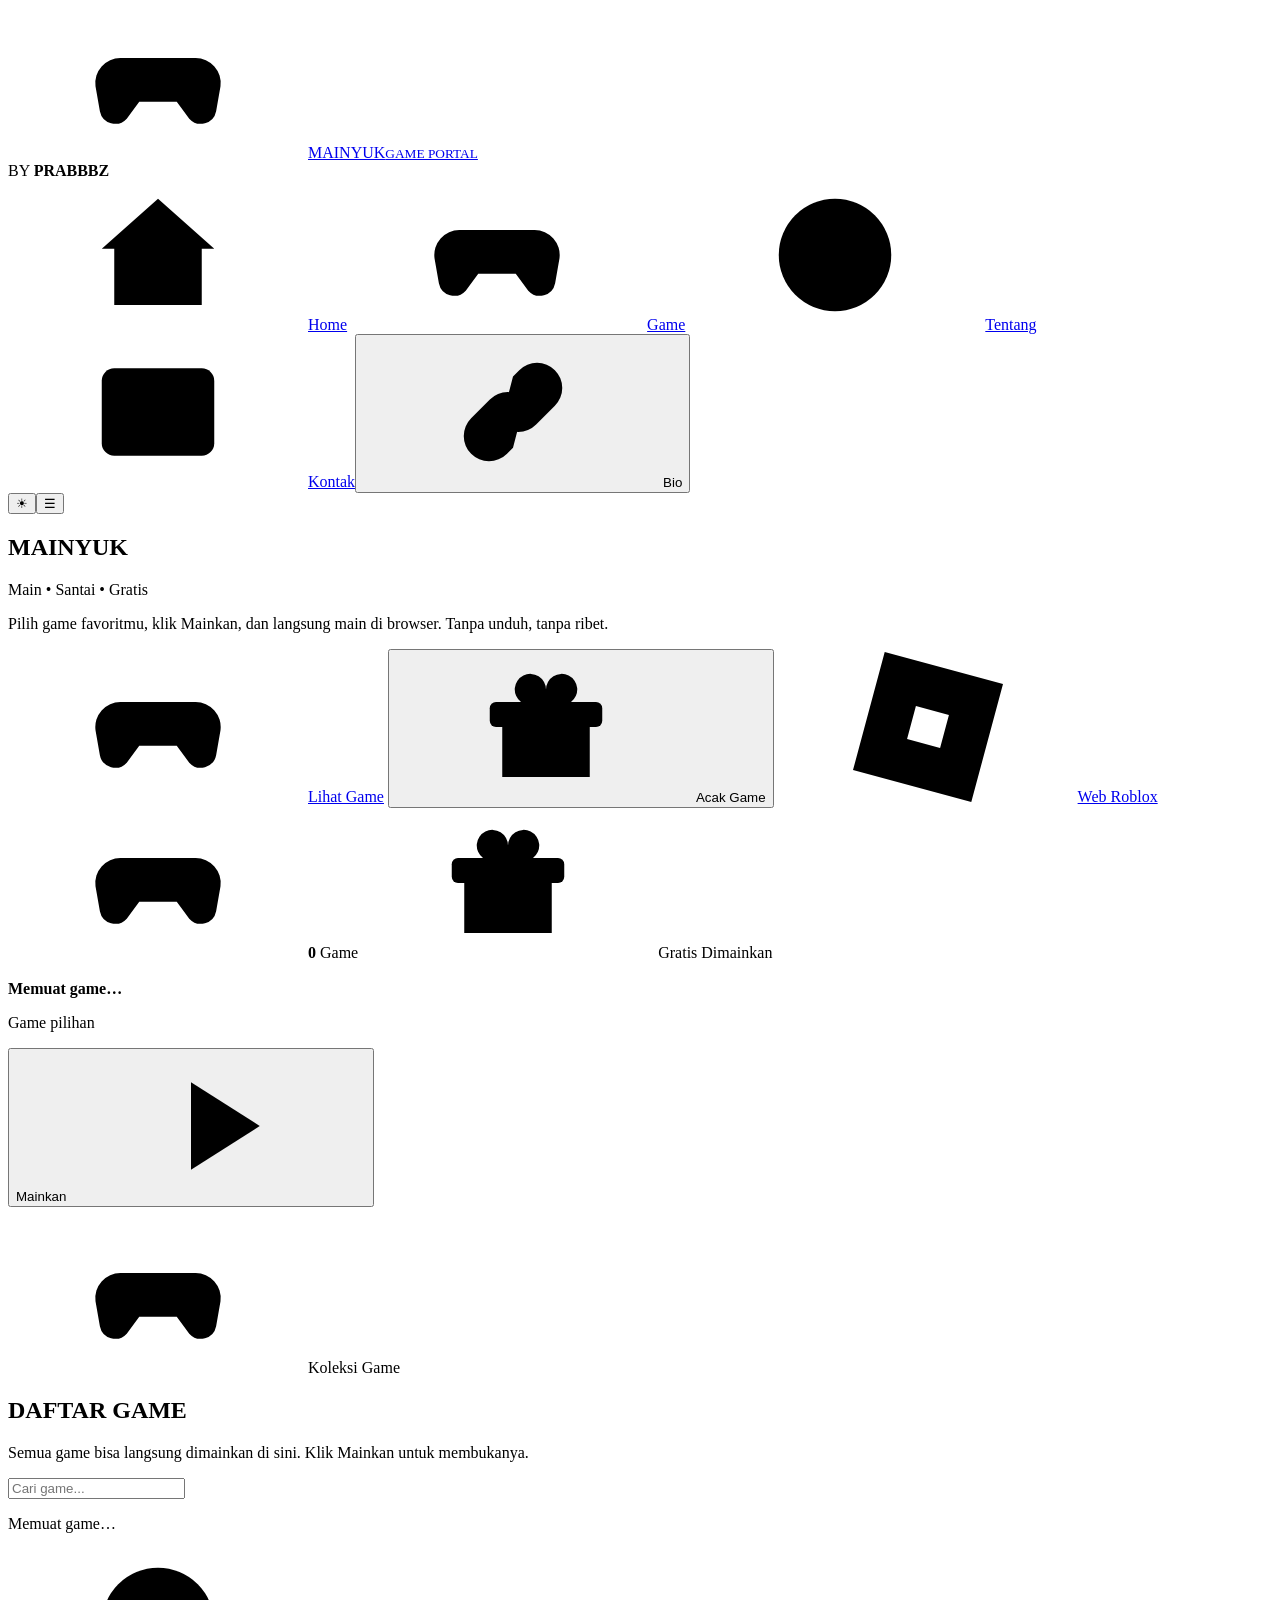
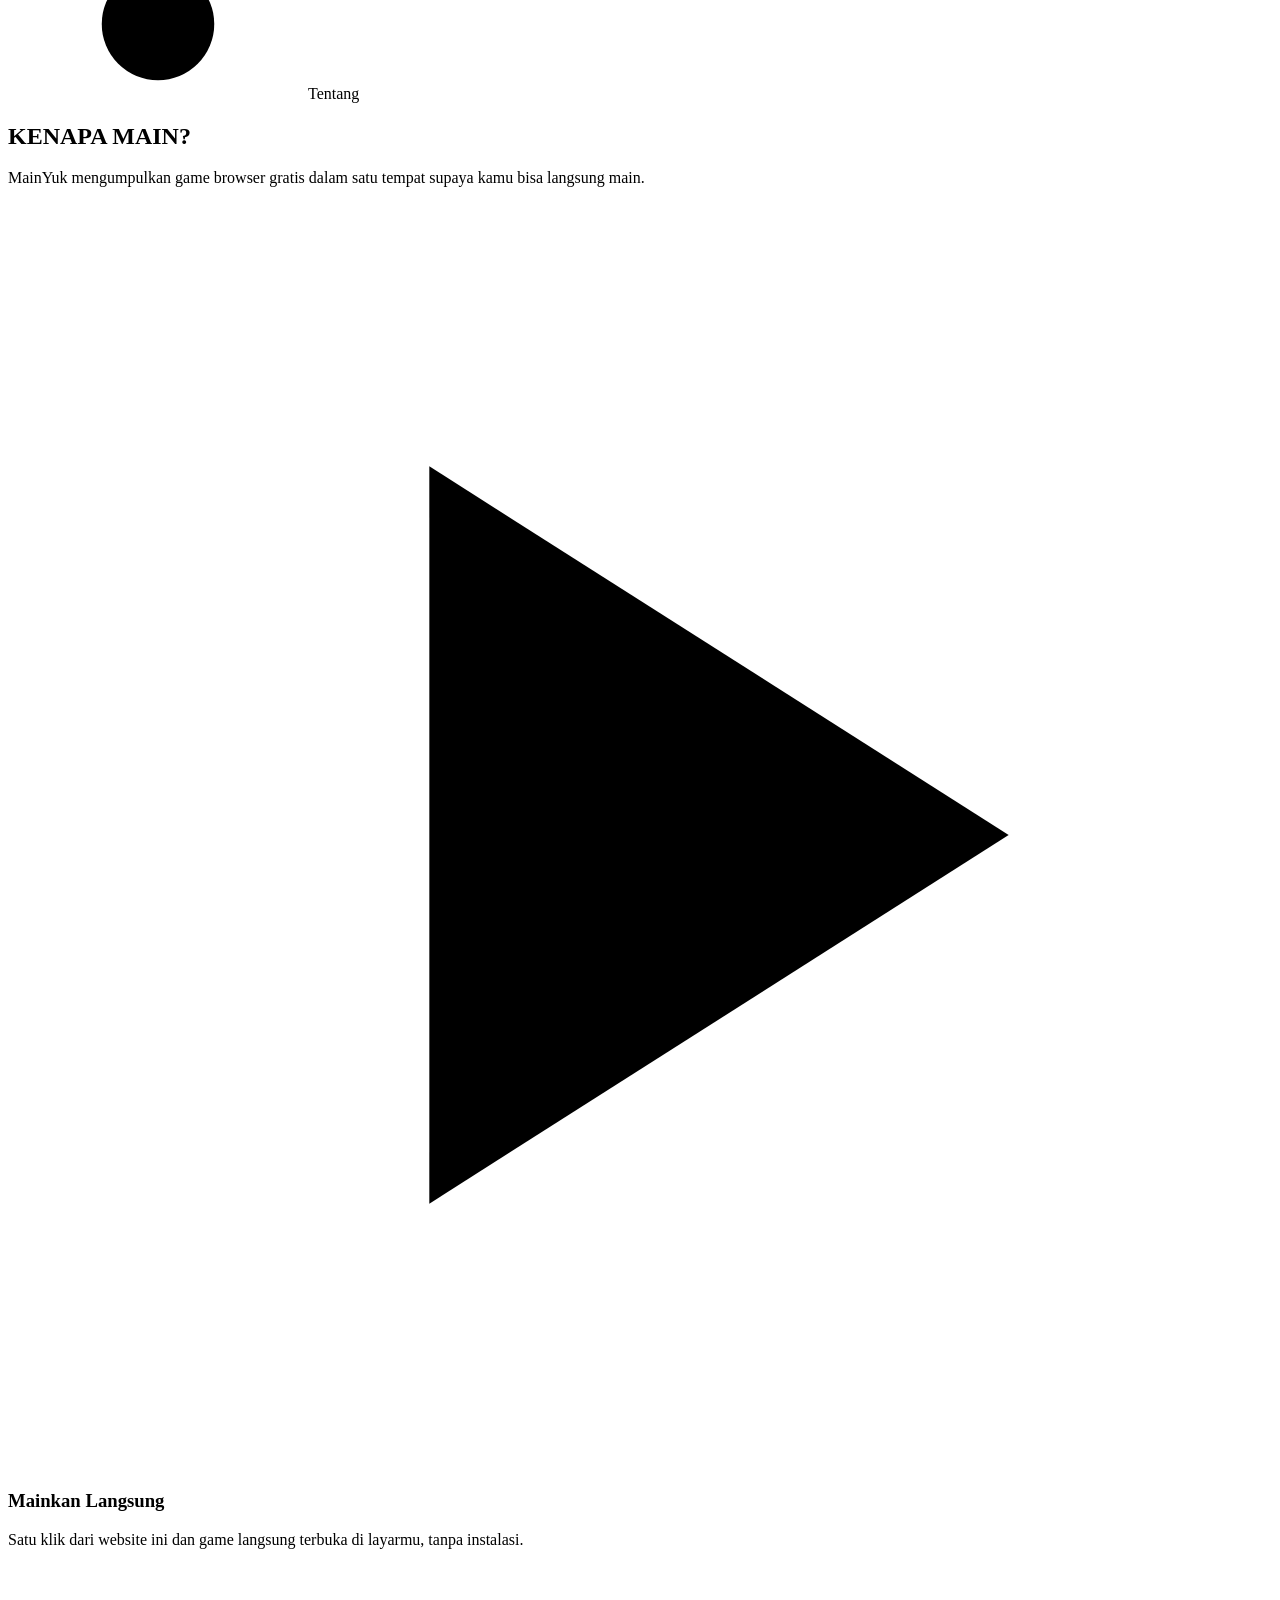
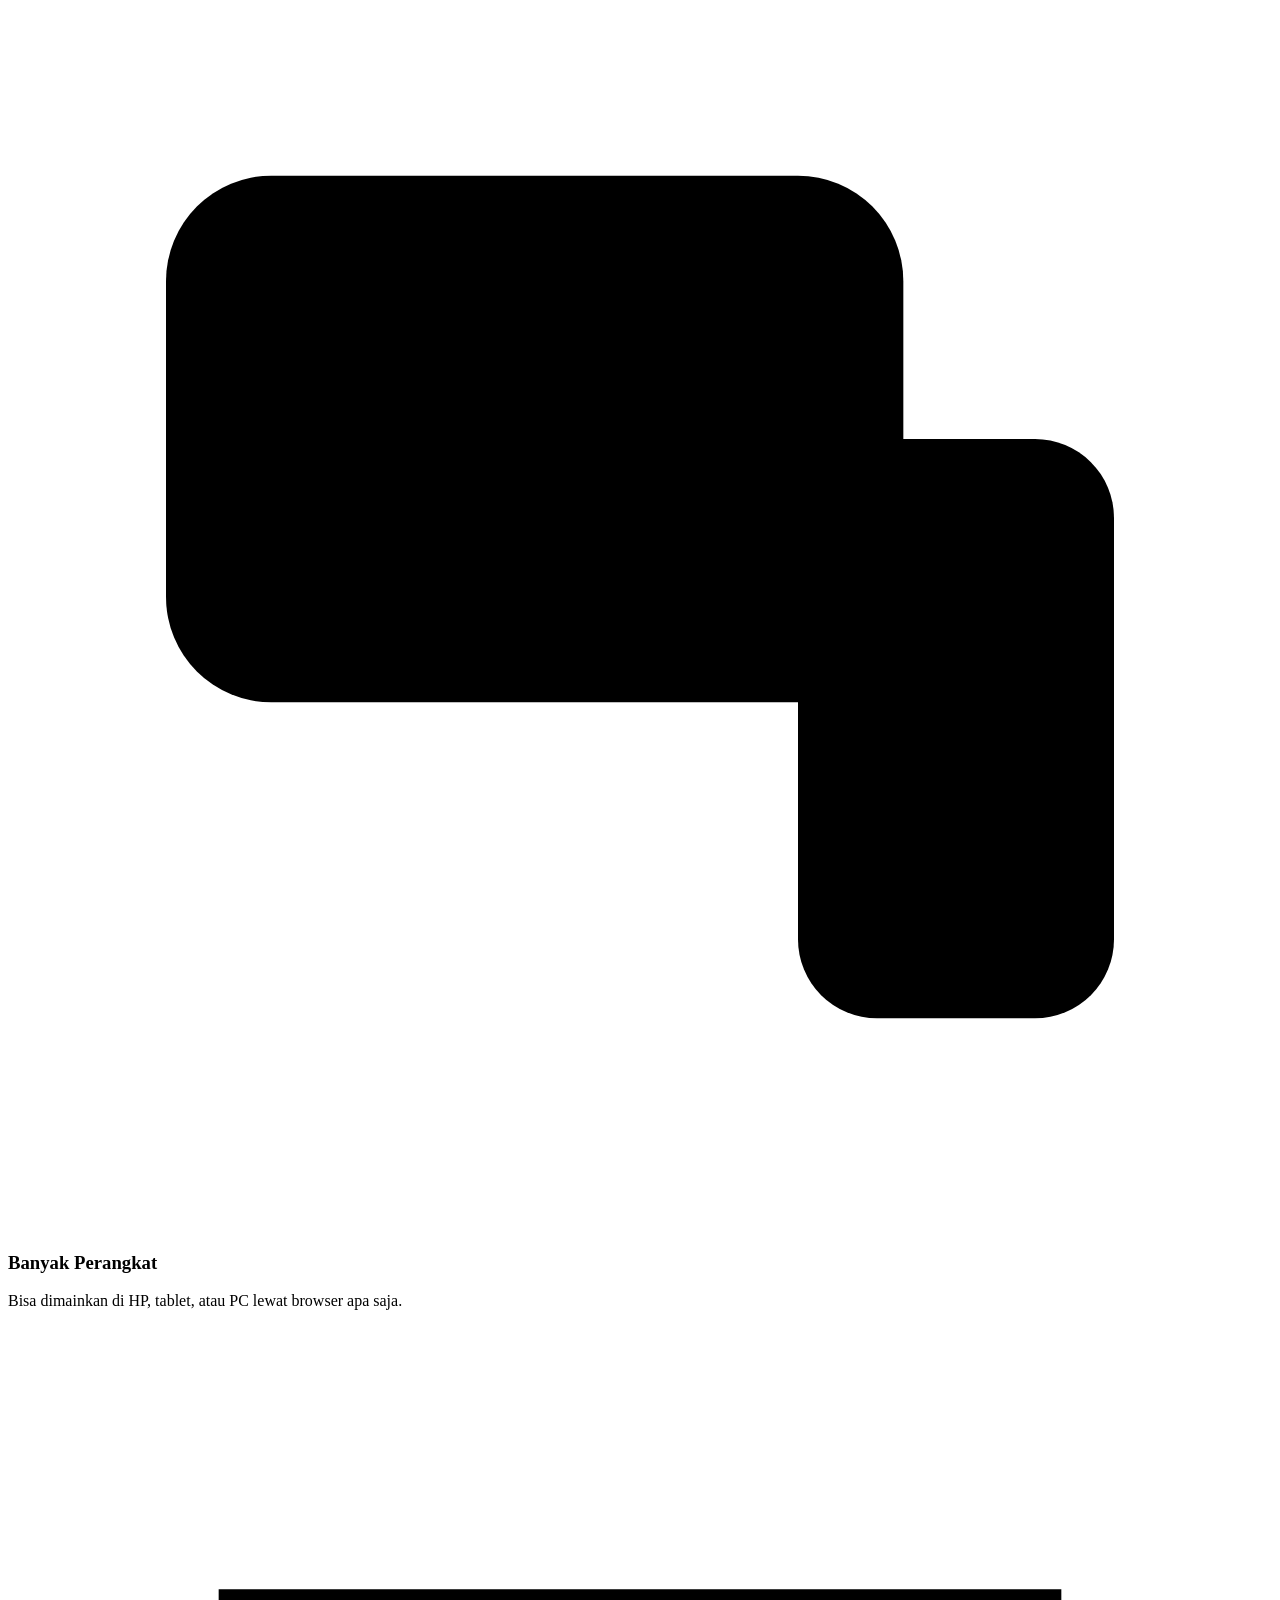
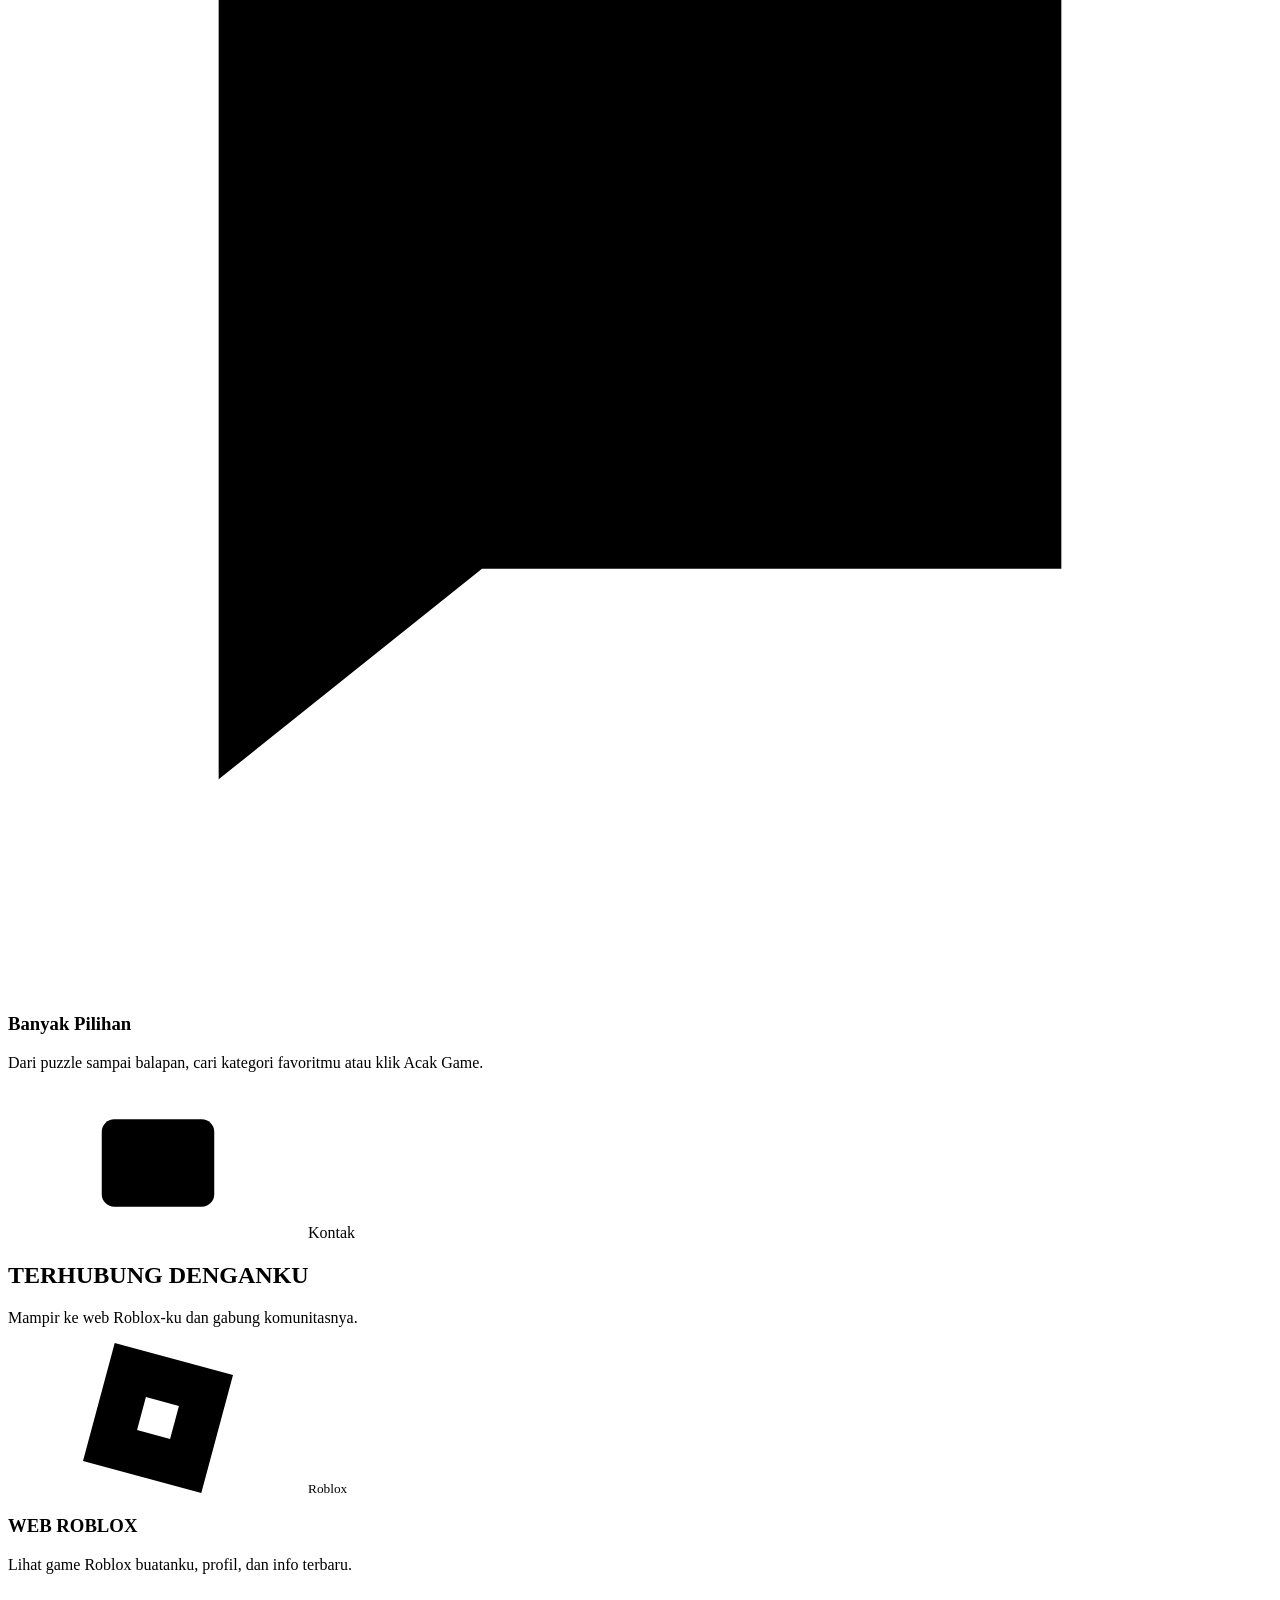
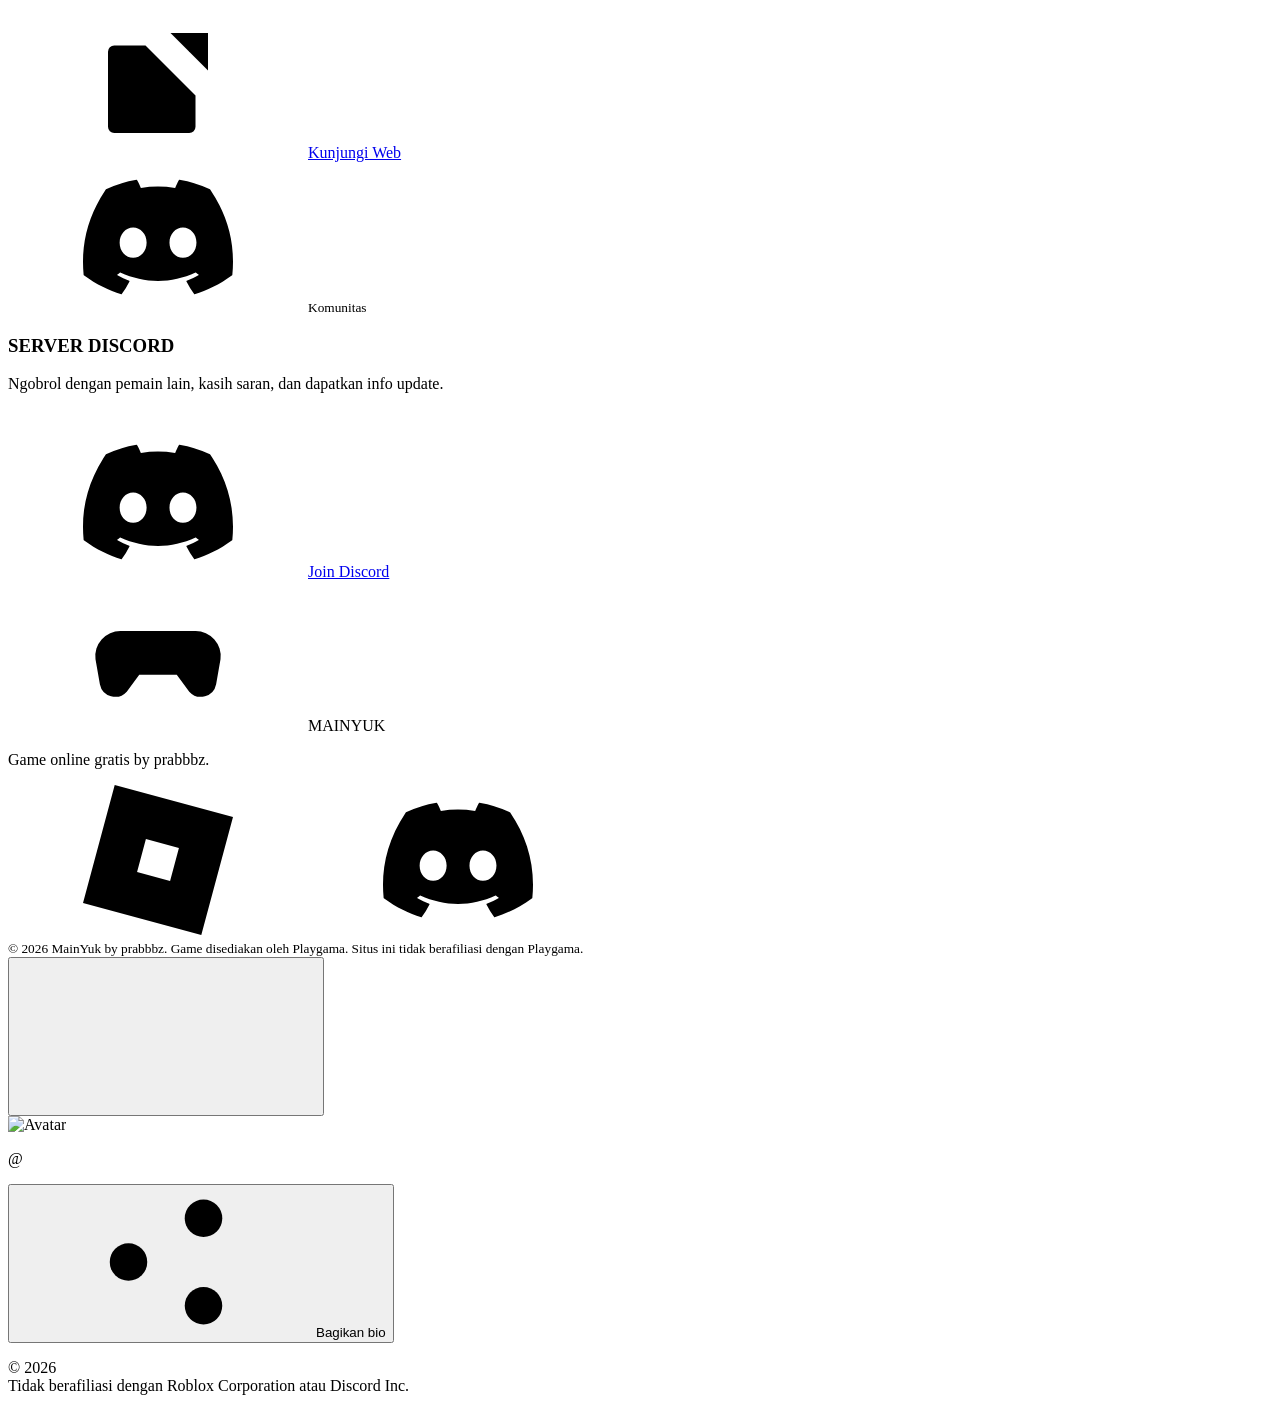
==== index.html @ a840aebb "Update index.html" ====
<!DOCTYPE html>
<html lang="id">
<head>
<meta charset="UTF-8">
<meta name="viewport" content="width=device-width, initial-scale=1">
<meta name="theme-color" content="#07080c">
<meta name="description" content="MainYuk by prabbbz - game online gratis, langsung main di browser.">
<script>try{var t=localStorage.getItem("theme");if(t)document.documentElement.dataset.theme=t}catch(e){}</script>
<link rel="icon" type="image/svg+xml" href="data:image/svg+xml,%3Csvg xmlns='http://www.w3.org/2000/svg' viewBox='0 0 64 64'%3E%3Cdefs%3E%3ClinearGradient id='g' x1='0' y1='0' x2='1' y2='1'%3E%3Cstop stop-color='%23ff3d8b'/%3E%3Cstop offset='1' stop-color='%23ff9a3c'/%3E%3C/linearGradient%3E%3C/defs%3E%3Crect width='64' height='64' rx='16' fill='url(%23g)'/%3E%3Cpath d='M22 24h20a8 8 0 0 1 7 11l-3 7a4 4 0 0 1-7-1l-1-2H26l-1 2a4 4 0 0 1-7 1l-3-7a8 8 0 0 1 7-11z' fill='%2314060c'/%3E%3C/svg%3E">
<title>MainYuk — Game Online Gratis</title>
<link href="https://fonts.googleapis.com/css2?family=Rajdhani:wght@500;600;700&family=Inter:wght@400;500;600&display=swap" rel="stylesheet">
<link rel="stylesheet" href="style.css">
</head>
<body>
<svg width="0" height="0" style="position:absolute" aria-hidden="true"><symbol id="i-home" viewBox="0 0 24 24"><path d="M3 11l9-8 9 8"/><path d="M5 10v10h14V10"/><path d="M10 20v-6h4v6"/></symbol><symbol id="i-pad" viewBox="0 0 24 24"><path d="M6 8h12a4 4 0 0 1 4 4.5l-.7 4a2.5 2.5 0 0 1-4.3 1.2L15 15H9l-2 2.7a2.5 2.5 0 0 1-4.3-1.2L2 12.5A4 4 0 0 1 6 8z"/><path d="M7 10.5v3M5.5 12h3M16 11h.01M18 13h.01"/></symbol><symbol id="i-info" viewBox="0 0 24 24"><circle cx="12" cy="12" r="9"/><path d="M12 11v6M12 7.5v.01"/></symbol><symbol id="i-mail" viewBox="0 0 24 24"><rect x="3" y="5" width="18" height="14" rx="2"/><path d="M3 7l9 6 9-6"/></symbol><symbol id="i-user" viewBox="0 0 24 24"><circle cx="12" cy="8" r="4"/><path d="M4 21c0-4 4-6 8-6s8 2 8 6"/></symbol><symbol id="i-chat" viewBox="0 0 24 24"><path d="M4 5h16v11H9l-5 4z"/></symbol><symbol id="i-play" viewBox="0 0 24 24"><path d="M8 5v14l11-7z"/></symbol><symbol id="i-ext" viewBox="0 0 24 24"><path d="M14 4h6v6M20 4l-9 9M18 14v5a1 1 0 0 1-1 1H5a1 1 0 0 1-1-1V7a1 1 0 0 1 1-1h5"/></symbol><symbol id="i-eye" viewBox="0 0 24 24"><path d="M2 12s4-7 10-7 10 7 10 7-4 7-10 7S2 12 2 12z"/><circle cx="12" cy="12" r="3"/></symbol><symbol id="i-gift" viewBox="0 0 24 24"><rect x="3" y="8" width="18" height="4" rx="1"/><path d="M12 8v13M5 12v8h14v-8M8 8a2.5 2.5 0 1 1 4-2 2.5 2.5 0 1 1 4 2"/></symbol><symbol id="i-discord" viewBox="0 0 24 24"><path d="M20.317 4.3698a19.7913 19.7913 0 00-4.8851-1.5152.0741.0741 0 00-.0785.0371c-.211.3753-.4447.8648-.6083 1.2495-1.8447-.2762-3.68-.2762-5.4868 0-.1636-.3933-.4058-.8742-.6177-1.2495a.077.077 0 00-.0785-.037 19.7363 19.7363 0 00-4.8852 1.515.0699.0699 0 00-.0321.0277C.5334 9.0458-.319 13.5799.0992 18.0578a.0824.0824 0 00.0312.0561c2.0528 1.5076 4.0413 2.4228 5.9929 3.0294a.0777.0777 0 00.0842-.0276c.4616-.6304.8731-1.2952 1.226-1.9942a.076.076 0 00-.0416-.1057c-.6528-.2476-1.2743-.5495-1.8722-.8923a.077.077 0 01-.0076-.1277c.1258-.0943.2517-.1923.3718-.2914a.0743.0743 0 01.0776-.0105c3.9278 1.7933 8.18 1.7933 12.0614 0a.0739.0739 0 01.0785.0095c.1202.099.246.1981.3728.2924a.077.077 0 01-.0066.1276 12.2986 12.2986 0 01-1.873.8914.0766.0766 0 00-.0407.1067c.3604.698.7719 1.3628 1.225 1.9932a.076.076 0 00.0842.0286c1.961-.6067 3.9495-1.5219 6.0023-3.0294a.077.077 0 00.0313-.0552c.5004-5.177-.8382-9.6739-3.5485-13.6604a.061.061 0 00-.0312-.0286zM8.02 15.3312c-1.1825 0-2.1569-1.0857-2.1569-2.419 0-1.3332.9555-2.4189 2.157-2.4189 1.2108 0 2.1757 1.0952 2.1568 2.419 0 1.3332-.9555 2.4189-2.1569 2.4189zm7.9748 0c-1.1825 0-2.1569-1.0857-2.1569-2.419 0-1.3332.9554-2.4189 2.1569-2.4189 1.2108 0 2.1757 1.0952 2.1568 2.419 0 1.3332-.946 2.4189-2.1568 2.4189Z"/></symbol><symbol id="i-roblox" viewBox="0 0 24 24"><path d="M18.926 23.998 0 18.892 5.075 0 24 5.108zM15.348 10.09l-5.282-1.453-1.414 5.273 5.282 1.453 1.414-5.273z"/></symbol><symbol id="i-tiktok" viewBox="0 0 24 24"><path d="M12.525.02c1.31-.02 2.61-.01 3.91-.02.08 1.53.63 3.09 1.75 4.17 1.12 1.11 2.7 1.62 4.24 1.79v4.03c-1.44-.05-2.89-.35-4.2-.97-.57-.26-1.1-.59-1.62-.93-.01 2.92.01 5.84-.02 8.75-.08 1.4-.54 2.79-1.35 3.94-1.31 1.92-3.58 3.17-5.91 3.21-1.43.08-2.86-.31-4.08-1.03-2.02-1.19-3.44-3.37-3.65-5.71-.02-.5-.03-1-.01-1.49.18-1.9 1.12-3.72 2.58-4.96 1.66-1.44 3.98-2.13 6.15-1.72.02 1.48-.04 2.96-.04 4.44-.99-.32-2.15-.23-3.02.37-.63.41-1.11 1.04-1.36 1.75-.21.51-.15 1.07-.14 1.61.24 1.64 1.82 3.02 3.5 2.87 1.12-.01 2.19-.66 2.77-1.61.19-.33.4-.67.41-1.06.1-1.79.06-3.57.07-5.36.01-4.03-.01-8.05.02-12.07z"/></symbol><symbol id="i-youtube" viewBox="0 0 24 24"><path d="M23.498 6.186a3.016 3.016 0 0 0-2.122-2.136C19.505 3.545 12 3.545 12 3.545s-7.505 0-9.377.505A3.017 3.017 0 0 0 .502 6.186C0 8.07 0 12 0 12s0 3.93.502 5.814a3.016 3.016 0 0 0 2.122 2.136c1.871.505 9.376.505 9.376.505s7.505 0 9.377-.505a3.015 3.015 0 0 0 2.122-2.136C24 15.93 24 12 24 12s0-3.93-.502-5.814zM9.545 15.568V8.432L15.818 12l-6.273 3.568z"/></symbol><symbol id="i-instagram" viewBox="0 0 24 24"><rect x="3" y="3" width="18" height="18" rx="5"/><circle cx="12" cy="12" r="4"/><path d="M17.5 6.5h.01"/></symbol><symbol id="i-whatsapp" viewBox="0 0 24 24"><path d="M21 11.5a8.4 8.4 0 0 1-12.4 7.4L3 20.5l1.6-5.1A8.4 8.4 0 1 1 21 11.5z"/><path d="M9 8.5c0 3.5 2.500 6 6 6l1.500-1.500-2-1-1 .8c-1-.4-2-1.400-2.400-2.400l.8-1-1-2z"/></symbol><symbol id="i-arrow" viewBox="0 0 24 24"><path d="M5 12h14M13 6l6 6-6 6"/></symbol><symbol id="i-share" viewBox="0 0 24 24"><circle cx="18" cy="5" r="3"/><circle cx="6" cy="12" r="3"/><circle cx="18" cy="19" r="3"/><path d="M8.6 10.5l6.800-4M8.600 13.500l6.800 4"/></symbol><symbol id="i-close" viewBox="0 0 24 24"><path d="M6 6l12 12M18 6L6 18"/></symbol><symbol id="i-link" viewBox="0 0 24 24"><path d="M10 14a4 4 0 0 0 5.700 0l3-3a4 4 0 0 0-5.700-5.700l-1 1"/><path d="M14 10a4 4 0 0 0-5.700 0l-3 3a4 4 0 0 0 5.700 5.700l1-1"/></symbol></svg>
<div class="site-bg"></div><div class="orbs"><i></i><i></i><i></i></div><div class="glow" id="glow"></div><div id="bar"></div>
<header class="nav" id="nav">
  <a class="brand" href="#hero"><i class="logo"><svg class="i"><use href="#i-pad"/></svg></i><span><span>MAINYUK</span><small>GAME PORTAL</small></span></a>
  <div class="by">BY <b>PRABBBZ</b></div>
  <div class="nav-r">
    <nav id="menu"><a href="#hero"><svg class="i"><use href="#i-home"/></svg>Home</a><a href="#games"><svg class="i"><use href="#i-pad"/></svg>Game</a><a href="#about"><svg class="i"><use href="#i-info"/></svg>Tentang</a><a href="#contact"><svg class="i"><use href="#i-mail"/></svg>Kontak</a><button class="bio-link" id="bioBtn" type="button"><svg class="i"><use href="#i-link"/></svg>Bio</button></nav>
    <button class="tbtn" id="themeBtn" type="button" aria-label="Theme">☀</button><button id="burger" aria-label="Menu">☰</button>
  </div>
</header>

<section class="hero" id="hero">
  <div class="hero-bg"></div>
  <div class="wrap hero-in">
    <h1>MAINYUK</h1>
    <p class="tag">Main • Santai • Gratis</p>
    <p class="lead">Pilih game favoritmu, klik Mainkan, dan langsung main di browser. Tanpa unduh, tanpa ribet.</p>
    <div class="cta">
      <a class="btn" href="#games"><svg class="i"><use href="#i-pad"/></svg>Lihat Game</a>
      <button class="btn ghost" id="rand" type="button"><svg class="i"><use href="#i-gift"/></svg>Acak Game</button>
      <a class="btn ghost" href="https://roblox-prabbbz.vercel.app/" target="_blank" rel="noopener"><svg class="i b"><use href="#i-roblox"/></svg>Web Roblox</a>
    </div>
    <div class="pills"><span><svg class="i"><use href="#i-pad"/></svg><b id="stGames">0</b> Game</span><span><svg class="i"><use href="#i-gift"/></svg>Gratis Dimainkan</span></div>
    <div class="ipbox">
      <img class="ava" id="fava" alt="">
      <div><b id="fname">Memuat game…</b><p id="fsub">Game pilihan</p></div>
      <button class="btn sm" id="fplay" type="button">Mainkan<svg class="i f"><use href="#i-play"/></svg></button>
    </div>
  </div>
</section>

<div class="marquee" aria-hidden="true"><div id="mq"></div></div>

<section id="games" class="sec"><div class="wrap">
  <p class="eyebrow"><svg class="i"><use href="#i-pad"/></svg>Koleksi Game</p><h2>DAFTAR GAME</h2>
  <p class="sub">Semua game bisa langsung dimainkan di sini. Klik Mainkan untuk membukanya.</p>
  <div class="tools"><div class="sbox"><input id="q" type="search" placeholder="Cari game..." aria-label="Cari game"></div><div class="chips" id="cats"></div></div>
  <div id="adslot"></div>
  <div id="note"></div>
  <div class="games" id="gameList"><p class="empty">Memuat game…</p></div>
  <button class="btn more" id="more" type="button" hidden>Muat lebih banyak</button>
</div></section>

<section id="about" class="sec"><div class="wrap">
  <p class="eyebrow"><svg class="i"><use href="#i-info"/></svg>Tentang</p><h2>KENAPA MAIN?</h2>
  <p class="sub">MainYuk mengumpulkan game browser gratis dalam satu tempat supaya kamu bisa langsung main.</p>
  <div class="grid g3">
    <article class="card"><span class="ic"><svg viewBox="0 0 24 24"><path d="M8 5v14l11-7z"/></svg></span><h3>Mainkan Langsung</h3><p>Satu klik dari website ini dan game langsung terbuka di layarmu, tanpa instalasi.</p></article>
    <article class="card"><span class="ic"><svg viewBox="0 0 24 24"><rect x="3" y="4" width="14" height="10" rx="2"/><rect x="15" y="9" width="6" height="11" rx="1.5"/></svg></span><h3>Banyak Perangkat</h3><p>Bisa dimainkan di HP, tablet, atau PC lewat browser apa saja.</p></article>
    <article class="card"><span class="ic"><svg viewBox="0 0 24 24"><path d="M4 5h16v11H9l-5 4z"/></svg></span><h3>Banyak Pilihan</h3><p>Dari puzzle sampai balapan, cari kategori favoritmu atau klik Acak Game.</p></article>
  </div>
</div></section>

<section id="contact" class="sec"><div class="wrap">
  <p class="eyebrow"><svg class="i"><use href="#i-mail"/></svg>Kontak</p><h2>TERHUBUNG DENGANKU</h2>
  <p class="sub">Mampir ke web Roblox-ku dan gabung komunitasnya.</p>
  <div class="grid g2">
    <article class="card com"><span class="ic"><svg class="i b"><use href="#i-roblox"/></svg></span><small>Roblox</small><h3>WEB ROBLOX</h3><p>Lihat game Roblox buatanku, profil, dan info terbaru.</p><br><a class="btn" href="https://roblox-prabbbz.vercel.app/" target="_blank" rel="noopener"><svg class="i"><use href="#i-ext"/></svg>Kunjungi Web</a></article>
    <article class="card com"><span class="ic"><svg class="i b"><use href="#i-discord"/></svg></span><small>Komunitas</small><h3>SERVER DISCORD</h3><p>Ngobrol dengan pemain lain, kasih saran, dan dapatkan info update.</p><p class="dw" id="dw" hidden></p><br><a class="btn" href="https://discord.gg/pe3tb2dZCU" target="_blank" rel="noopener"><svg class="i b"><use href="#i-discord"/></svg>Join Discord</a></article>
  </div>
</div></section>

<footer class="foot"><div class="wrap">
  <div class="brand"><i class="logo"><svg class="i"><use href="#i-pad"/></svg></i><span>MAINYUK</span></div>
  <p>Game online gratis by prabbbz.</p>
  <div class="soc"><a href="https://roblox-prabbbz.vercel.app/" target="_blank" rel="noopener" aria-label="Web Roblox"><svg class="i b"><use href="#i-roblox"/></svg></a><a href="https://discord.gg/pe3tb2dZCU" target="_blank" rel="noopener" aria-label="Discord"><svg class="i b"><use href="#i-discord"/></svg></a></div>
  <small>© 2026 MainYuk by prabbbz. Game disediakan oleh Playgama. Situs ini tidak berafiliasi dengan Playgama.</small>
</div></footer>

<div class="bio-ov" id="bio" role="dialog" aria-modal="true" aria-label="Bio" aria-hidden="true">
  <div class="bio-bg"></div>
  <button class="bio-x" id="bioX" type="button" aria-label="Tutup bio"><svg class="i"><use href="#i-close"/></svg></button>
  <div class="bio-card">
    <header class="prof">
      <div class="ring"><img id="bAva" alt="Avatar"></div>
      <p class="bname" id="bName"></p>
      <p class="user">@<span id="bUser"></span></p>
      <p class="bio" id="bBio"></p>
      <div class="soc" id="bSoc"></div>
    </header>
    <nav class="links" id="bLinks" aria-label="Link bio"></nav>
    <button class="share" id="bShare" type="button"><svg class="i"><use href="#i-share"/></svg>Bagikan bio</button>
    <p class="foot">© 2026 <span data-text="name"></span><br>Tidak berafiliasi dengan Roblox Corporation atau Discord Inc.</p>
  </div>
</div>

<div class="toast" id="toast"></div>
<dialog id="player">
  <div class="pbar"><strong id="ptitle"></strong><button class="btn sm ghost" id="pfs" type="button">Layar penuh</button><button class="btn sm" id="pclose" type="button">Tutup</button></div>
  <iframe id="frame" allow="fullscreen; autoplay; gamepad; clipboard-write" title="Game"></iframe>
  <div id="pad"></div>
</dialog>
<script src="script.js"></script>
</body>
</html>
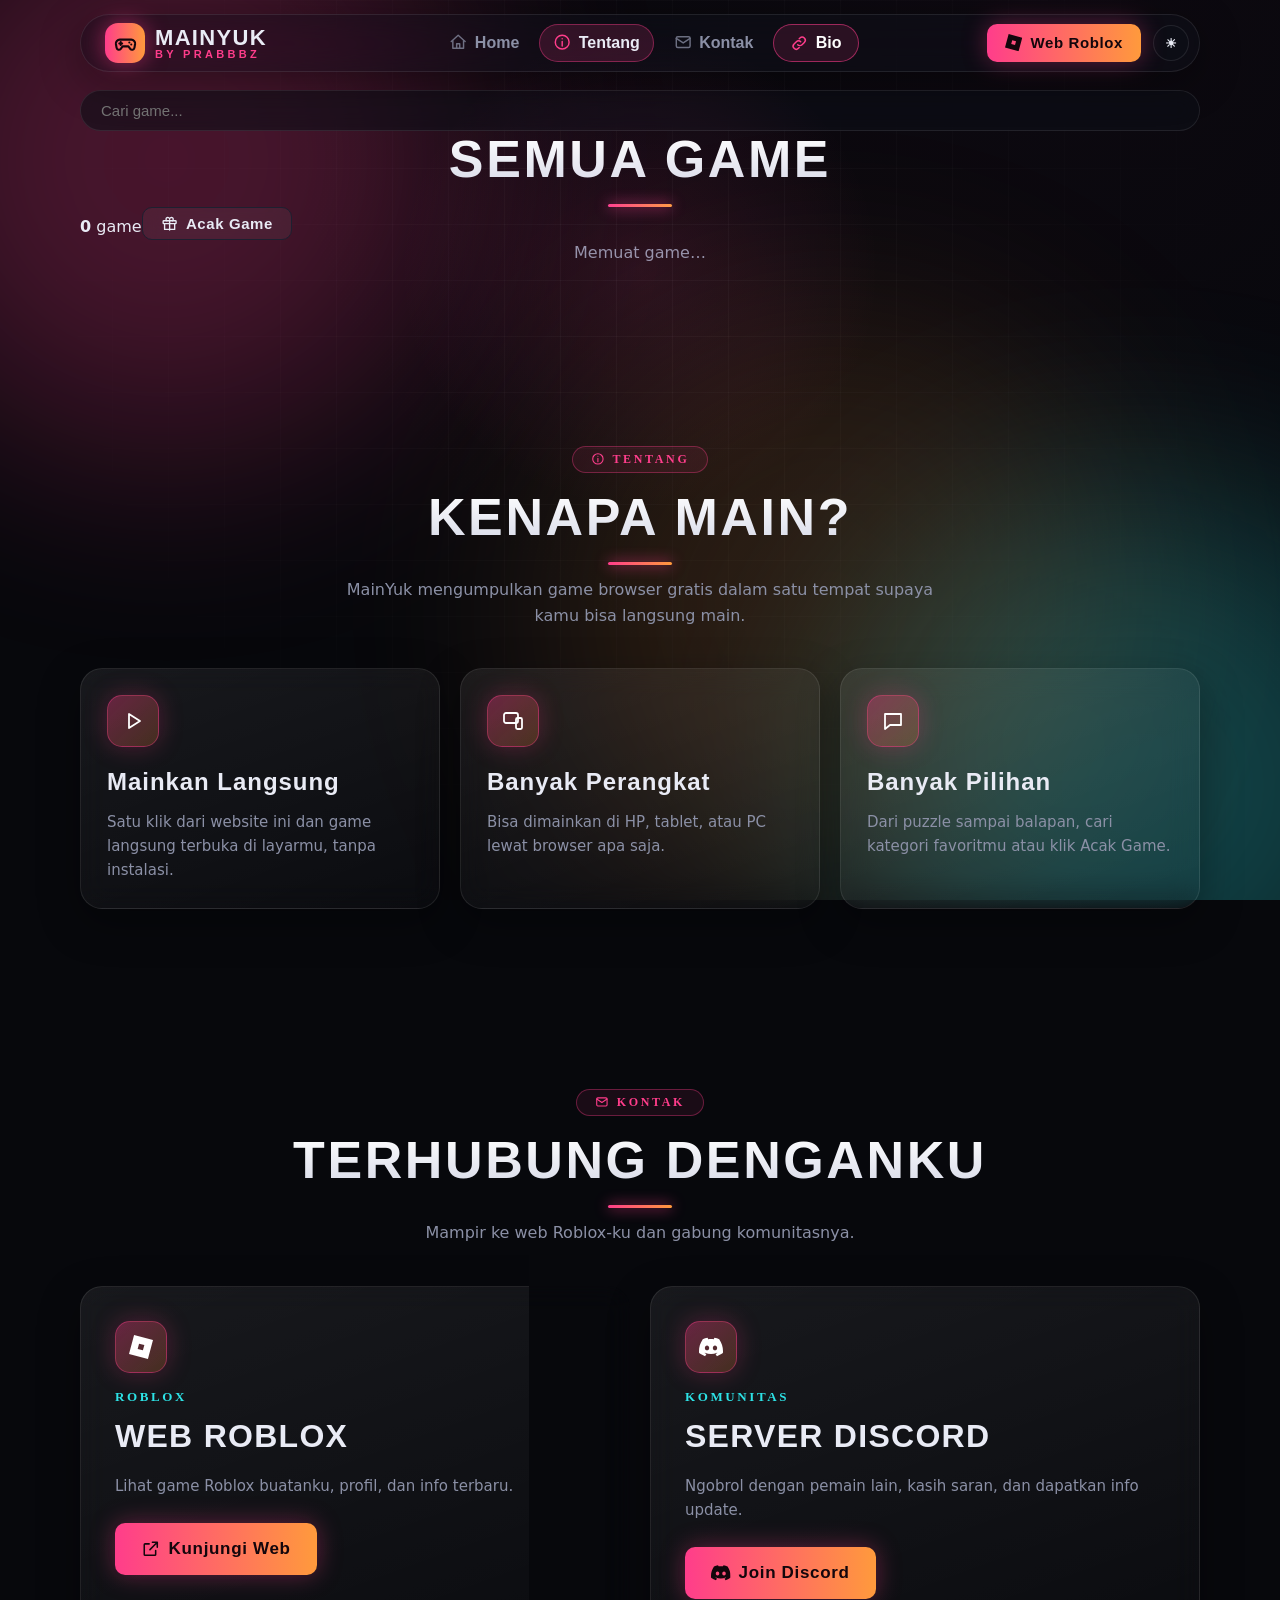
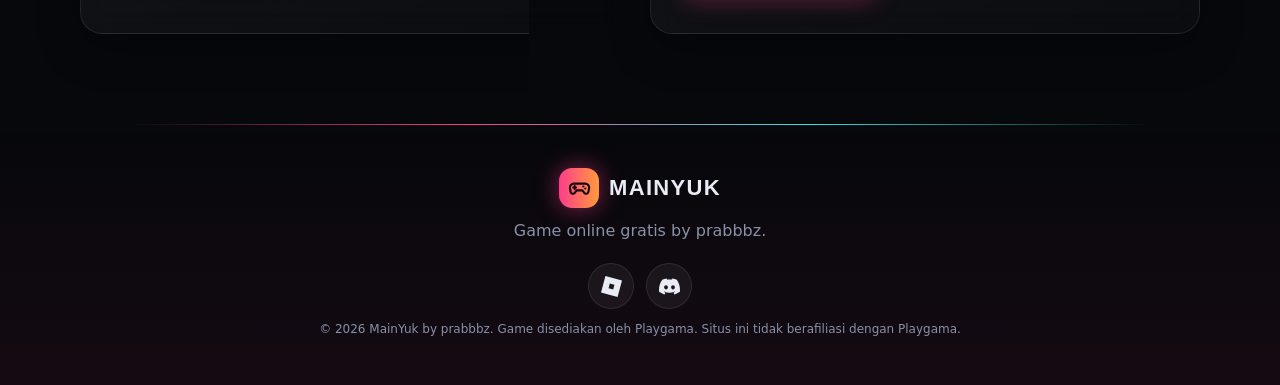
==== commit 7a31889c: "Update index.html" ====
--- a/index.html
+++ b/index.html
@@ -15,44 +15,25 @@
 <svg width="0" height="0" style="position:absolute" aria-hidden="true"><symbol id="i-home" viewBox="0 0 24 24"><path d="M3 11l9-8 9 8"/><path d="M5 10v10h14V10"/><path d="M10 20v-6h4v6"/></symbol><symbol id="i-pad" viewBox="0 0 24 24"><path d="M6 8h12a4 4 0 0 1 4 4.5l-.7 4a2.5 2.5 0 0 1-4.3 1.2L15 15H9l-2 2.7a2.5 2.5 0 0 1-4.3-1.2L2 12.5A4 4 0 0 1 6 8z"/><path d="M7 10.5v3M5.5 12h3M16 11h.01M18 13h.01"/></symbol><symbol id="i-info" viewBox="0 0 24 24"><circle cx="12" cy="12" r="9"/><path d="M12 11v6M12 7.5v.01"/></symbol><symbol id="i-mail" viewBox="0 0 24 24"><rect x="3" y="5" width="18" height="14" rx="2"/><path d="M3 7l9 6 9-6"/></symbol><symbol id="i-user" viewBox="0 0 24 24"><circle cx="12" cy="8" r="4"/><path d="M4 21c0-4 4-6 8-6s8 2 8 6"/></symbol><symbol id="i-chat" viewBox="0 0 24 24"><path d="M4 5h16v11H9l-5 4z"/></symbol><symbol id="i-play" viewBox="0 0 24 24"><path d="M8 5v14l11-7z"/></symbol><symbol id="i-ext" viewBox="0 0 24 24"><path d="M14 4h6v6M20 4l-9 9M18 14v5a1 1 0 0 1-1 1H5a1 1 0 0 1-1-1V7a1 1 0 0 1 1-1h5"/></symbol><symbol id="i-eye" viewBox="0 0 24 24"><path d="M2 12s4-7 10-7 10 7 10 7-4 7-10 7S2 12 2 12z"/><circle cx="12" cy="12" r="3"/></symbol><symbol id="i-gift" viewBox="0 0 24 24"><rect x="3" y="8" width="18" height="4" rx="1"/><path d="M12 8v13M5 12v8h14v-8M8 8a2.5 2.5 0 1 1 4-2 2.5 2.5 0 1 1 4 2"/></symbol><symbol id="i-discord" viewBox="0 0 24 24"><path d="M20.317 4.3698a19.7913 19.7913 0 00-4.8851-1.5152.0741.0741 0 00-.0785.0371c-.211.3753-.4447.8648-.6083 1.2495-1.8447-.2762-3.68-.2762-5.4868 0-.1636-.3933-.4058-.8742-.6177-1.2495a.077.077 0 00-.0785-.037 19.7363 19.7363 0 00-4.8852 1.515.0699.0699 0 00-.0321.0277C.5334 9.0458-.319 13.5799.0992 18.0578a.0824.0824 0 00.0312.0561c2.0528 1.5076 4.0413 2.4228 5.9929 3.0294a.0777.0777 0 00.0842-.0276c.4616-.6304.8731-1.2952 1.226-1.9942a.076.076 0 00-.0416-.1057c-.6528-.2476-1.2743-.5495-1.8722-.8923a.077.077 0 01-.0076-.1277c.1258-.0943.2517-.1923.3718-.2914a.0743.0743 0 01.0776-.0105c3.9278 1.7933 8.18 1.7933 12.0614 0a.0739.0739 0 01.0785.0095c.1202.099.246.1981.3728.2924a.077.077 0 01-.0066.1276 12.2986 12.2986 0 01-1.873.8914.0766.0766 0 00-.0407.1067c.3604.698.7719 1.3628 1.225 1.9932a.076.076 0 00.0842.0286c1.961-.6067 3.9495-1.5219 6.0023-3.0294a.077.077 0 00.0313-.0552c.5004-5.177-.8382-9.6739-3.5485-13.6604a.061.061 0 00-.0312-.0286zM8.02 15.3312c-1.1825 0-2.1569-1.0857-2.1569-2.419 0-1.3332.9555-2.4189 2.157-2.4189 1.2108 0 2.1757 1.0952 2.1568 2.419 0 1.3332-.9555 2.4189-2.1569 2.4189zm7.9748 0c-1.1825 0-2.1569-1.0857-2.1569-2.419 0-1.3332.9554-2.4189 2.1569-2.4189 1.2108 0 2.1757 1.0952 2.1568 2.419 0 1.3332-.946 2.4189-2.1568 2.4189Z"/></symbol><symbol id="i-roblox" viewBox="0 0 24 24"><path d="M18.926 23.998 0 18.892 5.075 0 24 5.108zM15.348 10.09l-5.282-1.453-1.414 5.273 5.282 1.453 1.414-5.273z"/></symbol><symbol id="i-tiktok" viewBox="0 0 24 24"><path d="M12.525.02c1.31-.02 2.61-.01 3.91-.02.08 1.53.63 3.09 1.75 4.17 1.12 1.11 2.7 1.62 4.24 1.79v4.03c-1.44-.05-2.89-.35-4.2-.97-.57-.26-1.1-.59-1.62-.93-.01 2.92.01 5.84-.02 8.75-.08 1.4-.54 2.79-1.35 3.94-1.31 1.92-3.58 3.17-5.91 3.21-1.43.08-2.86-.31-4.08-1.03-2.02-1.19-3.44-3.37-3.65-5.71-.02-.5-.03-1-.01-1.49.18-1.9 1.12-3.72 2.58-4.96 1.66-1.44 3.98-2.13 6.15-1.72.02 1.48-.04 2.96-.04 4.44-.99-.32-2.15-.23-3.02.37-.63.41-1.11 1.04-1.36 1.75-.21.51-.15 1.07-.14 1.61.24 1.64 1.82 3.02 3.5 2.87 1.12-.01 2.19-.66 2.77-1.61.19-.33.4-.67.41-1.06.1-1.79.06-3.57.07-5.36.01-4.03-.01-8.05.02-12.07z"/></symbol><symbol id="i-youtube" viewBox="0 0 24 24"><path d="M23.498 6.186a3.016 3.016 0 0 0-2.122-2.136C19.505 3.545 12 3.545 12 3.545s-7.505 0-9.377.505A3.017 3.017 0 0 0 .502 6.186C0 8.07 0 12 0 12s0 3.93.502 5.814a3.016 3.016 0 0 0 2.122 2.136c1.871.505 9.376.505 9.376.505s7.505 0 9.377-.505a3.015 3.015 0 0 0 2.122-2.136C24 15.93 24 12 24 12s0-3.93-.502-5.814zM9.545 15.568V8.432L15.818 12l-6.273 3.568z"/></symbol><symbol id="i-instagram" viewBox="0 0 24 24"><rect x="3" y="3" width="18" height="18" rx="5"/><circle cx="12" cy="12" r="4"/><path d="M17.5 6.5h.01"/></symbol><symbol id="i-whatsapp" viewBox="0 0 24 24"><path d="M21 11.5a8.4 8.4 0 0 1-12.4 7.4L3 20.5l1.6-5.1A8.4 8.4 0 1 1 21 11.5z"/><path d="M9 8.5c0 3.5 2.500 6 6 6l1.500-1.500-2-1-1 .8c-1-.4-2-1.400-2.400-2.400l.8-1-1-2z"/></symbol><symbol id="i-arrow" viewBox="0 0 24 24"><path d="M5 12h14M13 6l6 6-6 6"/></symbol><symbol id="i-share" viewBox="0 0 24 24"><circle cx="18" cy="5" r="3"/><circle cx="6" cy="12" r="3"/><circle cx="18" cy="19" r="3"/><path d="M8.6 10.5l6.800-4M8.600 13.500l6.800 4"/></symbol><symbol id="i-close" viewBox="0 0 24 24"><path d="M6 6l12 12M18 6L6 18"/></symbol><symbol id="i-link" viewBox="0 0 24 24"><path d="M10 14a4 4 0 0 0 5.700 0l3-3a4 4 0 0 0-5.700-5.700l-1 1"/><path d="M14 10a4 4 0 0 0-5.700 0l-3 3a4 4 0 0 0 5.700 5.700l1-1"/></symbol></svg>
 <div class="site-bg"></div><div class="orbs"><i></i><i></i><i></i></div><div class="glow" id="glow"></div><div id="bar"></div>
 <header class="nav" id="nav">
-  <a class="brand" href="#hero"><i class="logo"><svg class="i"><use href="#i-pad"/></svg></i><span><span>MAINYUK</span><small>GAME PORTAL</small></span></a>
-  <div class="by">BY <b>PRABBBZ</b></div>
-  <div class="nav-r">
-    <nav id="menu"><a href="#hero"><svg class="i"><use href="#i-home"/></svg>Home</a><a href="#games"><svg class="i"><use href="#i-pad"/></svg>Game</a><a href="#about"><svg class="i"><use href="#i-info"/></svg>Tentang</a><a href="#contact"><svg class="i"><use href="#i-mail"/></svg>Kontak</a><button class="bio-link" id="bioBtn" type="button"><svg class="i"><use href="#i-link"/></svg>Bio</button></nav>
-    <button class="tbtn" id="themeBtn" type="button" aria-label="Theme">☀</button><button id="burger" aria-label="Menu">☰</button>
-  </div>
+  <a class="brand" href="#hero"><i class="logo"><svg class="i"><use href="#i-pad"/></svg></i><span><span>MAINYUK</span><small>BY PRABBBZ</small></span></a>
+  <nav id="menu"><a href="#hero"><svg class="i"><use href="#i-home"/></svg>Home</a><a href="#about"><svg class="i"><use href="#i-info"/></svg>Tentang</a><a href="#contact"><svg class="i"><use href="#i-mail"/></svg>Kontak</a><button class="bio-link" id="bioBtn" type="button"><svg class="i"><use href="#i-link"/></svg>Bio</button></nav>
+  <div class="nav-r"><a class="btn sm" href="https://roblox-prabbbz.vercel.app/" target="_blank" rel="noopener"><svg class="i b"><use href="#i-roblox"/></svg>Web Roblox</a><button class="tbtn" id="themeBtn" type="button" aria-label="Theme">☀</button><button id="burger" aria-label="Menu">☰</button></div>
 </header>
 
-<section class="hero" id="hero">
-  <div class="hero-bg"></div>
-  <div class="wrap hero-in">
-    <h1>MAINYUK</h1>
-    <p class="tag">Main • Santai • Gratis</p>
-    <p class="lead">Pilih game favoritmu, klik Mainkan, dan langsung main di browser. Tanpa unduh, tanpa ribet.</p>
-    <div class="cta">
-      <a class="btn" href="#games"><svg class="i"><use href="#i-pad"/></svg>Lihat Game</a>
-      <button class="btn ghost" id="rand" type="button"><svg class="i"><use href="#i-gift"/></svg>Acak Game</button>
-      <a class="btn ghost" href="https://roblox-prabbbz.vercel.app/" target="_blank" rel="noopener"><svg class="i b"><use href="#i-roblox"/></svg>Web Roblox</a>
-    </div>
-    <div class="pills"><span><svg class="i"><use href="#i-pad"/></svg><b id="stGames">0</b> Game</span><span><svg class="i"><use href="#i-gift"/></svg>Gratis Dimainkan</span></div>
-    <div class="ipbox">
-      <img class="ava" id="fava" alt="">
-      <div><b id="fname">Memuat game…</b><p id="fsub">Game pilihan</p></div>
-      <button class="btn sm" id="fplay" type="button">Mainkan<svg class="i f"><use href="#i-play"/></svg></button>
+<section id="hero" class="sec fr"><div class="wrap">
+  <div class="frv">
+    <aside class="side">
+      <div class="sbox"><input id="q" type="search" placeholder="Cari game..." aria-label="Cari game"></div>
+      <div class="chips" id="cats"></div>
+    </aside>
+    <div class="fmain">
+      <div class="frhead"><h2>SEMUA GAME</h2><span class="cnt"><b id="stGames">0</b> game</span><button class="btn sm ghost" id="rand" type="button"><svg class="i"><use href="#i-gift"/></svg>Acak Game</button></div>
+      <div id="adslot"></div>
+      <div id="note"></div>
+      <div class="tiles" id="gameList"><p class="empty">Memuat game…</p></div>
+      <button class="btn more" id="more" type="button" hidden>Muat lebih banyak</button>
     </div>
   </div>
-</section>
-
-<div class="marquee" aria-hidden="true"><div id="mq"></div></div>
-
-<section id="games" class="sec"><div class="wrap">
-  <p class="eyebrow"><svg class="i"><use href="#i-pad"/></svg>Koleksi Game</p><h2>DAFTAR GAME</h2>
-  <p class="sub">Semua game bisa langsung dimainkan di sini. Klik Mainkan untuk membukanya.</p>
-  <div class="tools"><div class="sbox"><input id="q" type="search" placeholder="Cari game..." aria-label="Cari game"></div><div class="chips" id="cats"></div></div>
-  <div id="adslot"></div>
-  <div id="note"></div>
-  <div class="games" id="gameList"><p class="empty">Memuat game…</p></div>
-  <button class="btn more" id="more" type="button" hidden>Muat lebih banyak</button>
 </div></section>
 
 <section id="about" class="sec"><div class="wrap">
--- a/style.css
+++ b/style.css
@@ -0,0 +1,273 @@
+:root{--bg:#07080c;--sf:#0e1018;--ln:#1d2030;--tx:#e9ebf5;--mu:#8b90a6;--pk:#ff3d8b;--or:#ff9a3c;--cy:#2de2e6;--grad:linear-gradient(90deg,var(--pk),var(--or));--bgrgb:7,8,12;--sfrgb:14,16,24;--tx2:#c4c8dc}
+*{box-sizing:border-box;margin:0;padding:0}
+html{scroll-behavior:smooth;scroll-padding-top:70px}
+body{background:var(--bg);color:var(--tx);font:400 16px/1.6 Inter,system-ui,sans-serif;overflow-x:hidden}
+a{color:inherit;text-decoration:none}
+h1,h2,h3,h4,.btn,nav a,.brand{font-family:Rajdhani,Inter,sans-serif}
+.wrap{max-width:1160px;margin:0 auto;padding:0 20px}
+.site-bg{position:fixed;inset:0;z-index:-1;background:linear-gradient(rgba(var(--bgrgb),.88),rgba(var(--bgrgb),.95)),radial-gradient(circle at 80% 0,#3a0f2e,transparent 55%),var(--bg)}
+/* nav */
+.nav{position:fixed;top:0;left:0;right:0;z-index:50;display:flex;align-items:center;justify-content:space-between;gap:16px;padding:12px 28px;transition:.3s}
+.nav.solid{background:rgba(var(--bgrgb),.85);backdrop-filter:blur(12px);border-bottom:1px solid var(--ln)}
+.brand{display:flex;align-items:center;gap:10px;font-weight:700;font-size:22px;letter-spacing:.06em}
+.brand img{width:34px;height:34px;object-fit:contain}
+.brand span{display:flex;flex-direction:column;line-height:1}
+.brand small{font-size:11px;letter-spacing:.3em;color:var(--pk);font-weight:600}
+#menu{display:flex;gap:6px}
+#menu a{padding:6px 14px;border-radius:99px;font-weight:600;color:var(--mu);transition:.2s}
+#menu a:hover,#menu a.on{color:var(--tx);background:rgba(255,61,139,.15)}
+.nav-r{display:flex;align-items:center;gap:12px}
+.ver{font-size:13px;color:var(--mu);border:1px solid var(--ln);padding:2px 10px;border-radius:99px}
+#burger{display:none;background:none;border:1px solid var(--ln);color:var(--tx);font-size:20px;padding:2px 10px;border-radius:8px;cursor:pointer}
+/* buttons */
+.btn{display:inline-block;background:var(--grad);color:#14060c;font-weight:700;font-size:17px;letter-spacing:.04em;padding:12px 26px;border-radius:10px;border:0;cursor:pointer;transition:.2s;box-shadow:0 0 24px rgba(255,61,139,.35)}
+.btn:hover{transform:translateY(-2px);box-shadow:0 0 36px rgba(255,61,139,.6)}
+.btn.sm{padding:7px 18px;font-size:15px}
+.btn.ghost{background:rgba(255,255,255,.06);color:var(--tx);border:1px solid var(--ln);box-shadow:none}
+.btn.ghost:hover{border-color:var(--pk);box-shadow:none}
+:focus-visible{outline:2px solid var(--cy);outline-offset:3px}
+/* hero */
+.hero{position:relative;min-height:100vh;display:flex;align-items:center;padding:110px 0 60px}
+.hero-bg{position:absolute;inset:0;background:linear-gradient(180deg,rgba(var(--bgrgb),.55),var(--bg)),linear-gradient(160deg,#2a0b3a,#ff3d8b55 55%,#ff9a3c33)}
+.hero-in{position:relative;text-align:center}
+h1{font-size:clamp(44px,9vw,104px);line-height:.95;letter-spacing:.04em;background:linear-gradient(180deg,#fff,#ffb3d1 60%,var(--pk));-webkit-background-clip:text;background-clip:text;color:transparent;filter:drop-shadow(0 0 28px rgba(255,61,139,.5))}
+.tag{margin-top:14px;font:600 20px Rajdhani;letter-spacing:.35em;color:var(--cy)}
+.lead{max-width:600px;margin:18px auto 28px;color:var(--tx2)}
+.cta{display:flex;flex-wrap:wrap;gap:12px;justify-content:center}
+.pills{display:flex;flex-wrap:wrap;gap:10px;justify-content:center;margin:30px 0}
+.pills span{font-size:13px;padding:4px 14px;border-radius:99px;background:rgba(255,255,255,.06);border:1px solid var(--ln);color:var(--tx2)}
+.dot{display:inline-block;width:8px;height:8px;border-radius:50%;background:#2cff8a;margin-right:8px;box-shadow:0 0 10px #2cff8a;animation:pulse 1.6s infinite}
+@keyframes pulse{50%{opacity:.35}}
+.ipbox{display:flex;align-items:center;gap:18px;justify-content:space-between;flex-wrap:wrap;text-align:left;max-width:760px;margin:0 auto;padding:18px 22px;background:rgba(var(--sfrgb),.8);border:1px solid var(--ln);border-radius:14px;backdrop-filter:blur(8px)}
+.ipbox b{font:700 18px Rajdhani}.ipbox p{font-size:13px;color:var(--mu)}
+.ipbox code{font:600 20px ui-monospace,monospace;color:var(--cy);background:#000;padding:8px 16px;border-radius:8px}
+/* sections */
+.sec{padding:90px 0}
+.eyebrow{color:var(--pk);font:600 14px Rajdhani;letter-spacing:.3em;text-transform:uppercase;text-align:center}
+h2{font-size:clamp(32px,5vw,52px);text-align:center;letter-spacing:.05em;line-height:1.1}
+.sub{max-width:620px;margin:12px auto 40px;text-align:center;color:var(--mu)}
+.grid{display:grid;gap:20px}.g3{grid-template-columns:repeat(3,1fr)}.g2{grid-template-columns:repeat(2,1fr)}
+.card{background:linear-gradient(180deg,rgba(18,20,30,.9),rgba(11,12,18,.9));border:1px solid var(--ln);border-radius:16px;padding:26px;transition:.25s}
+.card:hover{border-color:var(--pk);transform:translateY(-4px);box-shadow:0 12px 40px rgba(255,61,139,.15)}
+.card h3{font-size:24px;letter-spacing:.04em;margin-bottom:8px}
+.card p{color:var(--mu);font-size:15px}
+.card small{display:block;color:var(--cy);font:600 13px Rajdhani;letter-spacing:.2em;text-transform:uppercase;margin-bottom:6px}
+.card h4{font-size:15px;color:var(--mu);font-weight:600}
+.trailer{display:flex;align-items:center;gap:20px;width:100%;margin-bottom:24px;aspect-ratio:16/7;min-height:200px;padding:28px;border:1px solid var(--ln);border-radius:18px;cursor:pointer;color:var(--tx);text-align:left;position:relative;overflow:hidden;background:linear-gradient(90deg,rgba(var(--bgrgb),.8),transparent),linear-gradient(120deg,#1a0b2e,#ff3d8b44,#2de2e633)}
+.trailer b{display:block;font:700 26px Rajdhani;letter-spacing:.05em}.trailer small{color:var(--tx2)}
+.trailer em{position:absolute;right:20px;bottom:16px;font-style:normal;font-size:13px;background:rgba(0,0,0,.6);padding:3px 10px;border-radius:6px}
+.play{flex:none;width:68px;height:68px;border-radius:50%;display:grid;place-items:center;background:var(--grad);color:#14060c;font-size:24px;box-shadow:0 0 30px var(--pk);transition:.2s}
+.trailer:hover .play{transform:scale(1.1)}
+/* gallery */
+.gal{display:grid;gap:16px;grid-template-columns:2fr 1fr;grid-template-rows:240px 240px}
+.shot{position:relative;border-radius:16px;overflow:hidden;border:1px solid var(--ln);display:flex;align-items:flex-end;background-size:cover!important}
+.s1{grid-row:span 2;background:linear-gradient(transparent 40%,rgba(var(--bgrgb),.9)),linear-gradient(135deg,#2a0b3a,#ff3d8b66)}
+.s2{background:linear-gradient(transparent 30%,rgba(var(--bgrgb),.9)),linear-gradient(135deg,#0b1a3a,#2de2e655)}
+.s3{background:linear-gradient(transparent 30%,rgba(var(--bgrgb),.9)),linear-gradient(135deg,#3a1a0b,#ff9a3c55)}
+.shot figcaption{padding:18px}.shot small{color:var(--cy);font:600 12px Rajdhani;letter-spacing:.2em;text-transform:uppercase}
+.shot h3{font-size:28px}.shot h4{font-size:20px;color:var(--tx)}
+/* community */
+.com h3{font-size:28px;margin:4px 0 12px}.com ul{margin:14px 0 20px 18px;color:var(--mu);font-size:15px}
+.stats{display:flex;gap:40px;margin:18px 0 22px}.stats b{font:700 34px Rajdhani;background:var(--grad);-webkit-background-clip:text;background-clip:text;color:transparent}
+.wa small{color:#2cff8a}
+/* download */
+.dl p{margin:4px 0;padding-left:18px;position:relative}.dl p:before{content:"✓";position:absolute;left:0;color:var(--cy)}
+.dl .btn{margin:22px 0 10px;display:block;text-align:center}.dl em{font-size:13px;color:var(--mu);font-style:normal}
+.note{text-align:center;margin-top:26px;color:var(--mu);font-size:14px}
+/* footer */
+.foot{border-top:1px solid var(--ln);padding:44px 0;text-align:center;background:rgba(0,0,0,.4)}
+.foot .brand{justify-content:center;margin-bottom:10px}.foot p{color:var(--mu)}
+.foot nav{display:flex;flex-wrap:wrap;gap:6px 22px;justify-content:center;margin:20px 0;font-weight:600}.foot nav a:hover{color:var(--pk)}
+.foot>div>small{color:var(--mu);font-size:12px}
+.toast{position:fixed;left:50%;bottom:30px;transform:translate(-50%,30px);background:var(--sf);border:1px solid var(--pk);padding:10px 20px;border-radius:10px;opacity:0;pointer-events:none;transition:.3s;z-index:99}
+.toast.on{opacity:1;transform:translate(-50%,0)}
+/* responsive */
+@media(max-width:900px){
+ .g3{grid-template-columns:1fr 1fr}.gal{grid-template-columns:1fr;grid-template-rows:auto}.shot{min-height:220px}.s1{grid-row:auto}
+ #burger{display:block}.ver{display:none}
+ #menu{position:absolute;top:100%;left:0;right:0;flex-direction:column;background:rgba(var(--bgrgb),.97);padding:10px 20px 18px;border-bottom:1px solid var(--ln);display:none}
+ #menu.open{display:flex}}
+@media(max-width:620px){.g3,.g2{grid-template-columns:1fr}.nav{padding:10px 16px}.nav .btn{display:none}.trailer{flex-direction:column;align-items:flex-start;aspect-ratio:auto}.sec{padding:64px 0}}
+@media(prefers-reduced-motion:reduce){*{animation:none!important;transition:none!important;scroll-behavior:auto!important}}
+/* ===== tambahan: halaman game Roblox ===== */
+.ava{width:64px;height:64px;border-radius:50%;object-fit:cover;border:2px solid var(--pk);background:var(--sf)}
+.ipbox>div{flex:1;min-width:180px}
+.games{display:grid;gap:20px;grid-template-columns:repeat(auto-fill,minmax(250px,1fr))}
+.gcard{padding:0;overflow:hidden;display:flex;flex-direction:column}
+.cover{aspect-ratio:16/10;display:grid;place-items:center;font-size:44px;background:linear-gradient(135deg,#2a0b3a,#ff3d8b66,#ff9a3c44);position:relative}
+.cover img{position:absolute;inset:0;width:100%;height:100%;object-fit:cover}
+.gbody{padding:18px 20px 20px;display:flex;flex-direction:column;gap:8px;flex:1}
+.gbody h3{font-size:22px;margin:0}.gbody p{flex:1}
+.meta{font-size:13px;color:var(--cy)}
+.empty{grid-column:1/-1;text-align:center;color:var(--mu)}
+.pills b{color:var(--pk);font-weight:600}
+/* ===== LUXE LAYER: tampilan premium ===== */
+@property --a{syntax:"<angle>";inherits:false;initial-value:0deg}
+:root{--bd:rgba(255,255,255,.09);--cur:cubic-bezier(.2,.7,.2,1)}
+::selection{background:var(--pk);color:#fff}
+::-webkit-scrollbar{width:10px}::-webkit-scrollbar-track{background:var(--bg)}::-webkit-scrollbar-thumb{background:linear-gradient(var(--pk),var(--or));border-radius:9px}
+.site-bg::after{content:"";position:absolute;inset:0;background-image:linear-gradient(rgba(255,255,255,.035) 1px,transparent 1px),linear-gradient(90deg,rgba(255,255,255,.035) 1px,transparent 1px);background-size:56px 56px;-webkit-mask:radial-gradient(ellipse at 50% 30%,#000,transparent 75%);mask:radial-gradient(ellipse at 50% 30%,#000,transparent 75%)}
+.orbs{position:fixed;inset:0;z-index:-1;overflow:hidden;pointer-events:none}
+.orbs i{position:absolute;width:46vmax;height:46vmax;border-radius:50%;filter:blur(110px);opacity:.26;animation:drift 22s ease-in-out infinite alternate}
+.orbs i:nth-child(1){background:var(--pk);top:-15%;left:-10%}
+.orbs i:nth-child(2){background:var(--cy);bottom:-20%;right:-12%;animation-duration:28s}
+.orbs i:nth-child(3){background:var(--or);top:35%;left:42%;opacity:.14;animation-duration:34s}
+@keyframes drift{to{transform:translate(8vw,6vh) scale(1.15)}}
+.glow{position:fixed;left:0;top:0;width:520px;height:520px;margin:-260px 0 0 -260px;border-radius:50%;background:radial-gradient(circle,rgba(255,61,139,.13),transparent 65%);transform:translate(var(--mx,50vw),var(--my,30vh));pointer-events:none;z-index:60;mix-blend-mode:screen}
+@media(hover:none){.glow{display:none}}
+#bar{position:fixed;top:0;left:0;right:0;height:3px;background:var(--grad);transform-origin:0 50%;transform:scaleX(0);z-index:100;box-shadow:0 0 12px var(--pk)}
+/* navbar kaca */
+.nav{top:14px;left:50%;right:auto;width:min(1120px,calc(100% - 28px));transform:translateX(-50%);padding:8px 10px 8px 24px;border-radius:99px;background:rgba(var(--sfrgb),.5);border:1px solid var(--bd);backdrop-filter:blur(18px) saturate(1.5);-webkit-backdrop-filter:blur(18px) saturate(1.5);box-shadow:0 10px 40px rgba(0,0,0,.35)}
+.nav.solid{background:rgba(10,11,18,.82);border:1px solid var(--bd)}
+#menu a.on{box-shadow:inset 0 0 0 1px rgba(255,61,139,.4)}
+/* tombol */
+.btn{position:relative;overflow:hidden}
+.btn::after{content:"";position:absolute;inset:0;background:linear-gradient(110deg,transparent 30%,rgba(255,255,255,.55) 50%,transparent 70%);transform:translateX(-120%)}
+.btn:hover::after{transform:translateX(120%);transition:transform .7s}
+.btn.ghost{background:rgba(255,255,255,.05);backdrop-filter:blur(8px)}
+/* hero */
+.hero::after{content:"";position:absolute;left:0;right:0;bottom:0;height:180px;background:linear-gradient(transparent,var(--bg))}
+.hero-in>*{animation:rise .9s var(--cur) both}
+.hero-in>:nth-child(2){animation-delay:.1s}.hero-in>:nth-child(3){animation-delay:.2s}.hero-in>:nth-child(4){animation-delay:.3s}.hero-in>:nth-child(5){animation-delay:.4s}.hero-in>:nth-child(6){animation-delay:.5s}
+@keyframes rise{from{opacity:0;transform:translateY(28px)}}
+h1{font-size:clamp(46px,10vw,120px);background:linear-gradient(110deg,#fff 15%,#ffb3d1 35%,var(--pk) 50%,var(--or) 65%,#fff 85%);background-size:250% 100%;-webkit-background-clip:text;background-clip:text;animation:rise .9s var(--cur) both,shine 7s linear infinite}
+@keyframes shine{from{background-position:200% 0}to{background-position:-50% 0}}
+.tag{letter-spacing:.5em;text-shadow:0 0 18px rgba(45,226,230,.6)}
+.pills span{background:rgba(255,255,255,.05);backdrop-filter:blur(8px);border-color:var(--bd);padding:6px 16px}
+.ipbox{gap:20px;padding:20px 24px;border:1px solid transparent;border-radius:22px;background:linear-gradient(#0d0f18,#0d0f18) padding-box,conic-gradient(from var(--a),var(--pk),var(--cy),var(--or),var(--pk)) border-box;animation:rise .9s var(--cur) .6s both,spin 7s linear infinite;box-shadow:0 20px 60px rgba(255,61,139,.12)}
+@keyframes spin{to{--a:360deg}}
+.ava{width:84px;height:84px;box-shadow:0 0 0 5px rgba(255,61,139,.18),0 0 34px rgba(255,61,139,.55)}
+.ipbox b{font-size:24px}
+/* marquee */
+.marquee{overflow:hidden;border-block:1px solid var(--bd);background:rgba(255,255,255,.025);padding:16px 0;-webkit-mask:linear-gradient(90deg,transparent,#000 12%,#000 88%,transparent);mask:linear-gradient(90deg,transparent,#000 12%,#000 88%,transparent)}
+#mq{display:flex;width:max-content;animation:mq 32s linear infinite}
+#mq span{font:700 26px Rajdhani;letter-spacing:.08em;color:var(--mu);white-space:nowrap;padding:0 28px;display:flex;align-items:center;gap:56px}
+#mq span::after{content:"✦";color:var(--pk);font-size:16px}
+@keyframes mq{to{transform:translateX(-50%)}}
+/* judul section */
+.eyebrow{display:table;margin:0 auto 16px;padding:5px 18px;border:1px solid rgba(255,61,139,.35);background:rgba(255,61,139,.08);border-radius:99px;font-size:12px;letter-spacing:.22em}
+h2{background:linear-gradient(180deg,#fff,#c9cde0);-webkit-background-clip:text;background-clip:text;color:transparent}
+h2::after{content:"";display:block;width:64px;height:3px;margin:16px auto 0;border-radius:3px;background:var(--grad);box-shadow:0 0 14px var(--pk)}
+/* kartu kaca */
+.card{position:relative;background:linear-gradient(160deg,rgba(255,255,255,.07),rgba(255,255,255,.02));border:1px solid var(--bd);border-radius:22px;backdrop-filter:blur(14px);-webkit-backdrop-filter:blur(14px);box-shadow:0 14px 40px rgba(0,0,0,.35)}
+.card::before{content:"";position:absolute;inset:0;border-radius:inherit;background:radial-gradient(320px circle at var(--x,50%) var(--y,0),rgba(255,61,139,.2),transparent 60%);opacity:0;transition:opacity .3s;pointer-events:none}
+.card:hover::before{opacity:1}
+.card:hover{border-color:rgba(255,61,139,.45)}
+.ic{width:52px;height:52px;border-radius:15px;display:grid;place-items:center;margin-bottom:16px;background:linear-gradient(135deg,rgba(255,61,139,.35),rgba(255,154,60,.2));border:1px solid rgba(255,61,139,.4);box-shadow:0 0 24px rgba(255,61,139,.25)}
+.ic svg{width:24px;height:24px;fill:none;stroke:#fff;stroke-width:1.8;stroke-linejoin:round;stroke-linecap:round}
+/* kartu game */
+.gcard{transform:perspective(900px) rotateX(var(--rx,0deg)) rotateY(var(--ry,0deg));transform-style:preserve-3d}
+.gcard:hover{transform:perspective(900px) translateY(-8px) rotateX(var(--rx,0deg)) rotateY(var(--ry,0deg));border-color:transparent;background:linear-gradient(#0d0f18,#0d0f18) padding-box,conic-gradient(from var(--a),var(--pk),var(--cy),var(--or),var(--pk)) border-box;animation:spin 4s linear infinite;box-shadow:0 24px 60px rgba(255,61,139,.25)}
+.cover{overflow:hidden;aspect-ratio:4/3}
+.cover img{transition:transform .6s var(--cur)}
+.gcard:hover .cover img{transform:scale(1.1)}
+.cover::after{content:"";position:absolute;inset:0;background:linear-gradient(transparent 55%,rgba(13,15,24,.95))}
+.gbody{gap:10px}
+.gbody small{align-self:flex-start;padding:2px 12px;border-radius:99px;background:rgba(45,226,230,.1);border:1px solid rgba(45,226,230,.3);margin:0}
+.meta{display:flex;align-items:center;gap:6px}.meta::before{content:"●";color:#2cff8a;font-size:9px}
+.gcard .btn{text-align:center;margin-top:6px;padding:10px}.gcard .btn::before{content:"▶  "}
+/* kontak & footer */
+.com{padding:34px}.com h3{font-size:32px}
+.foot{position:relative;border-top:0;background:linear-gradient(transparent,rgba(255,61,139,.06))}
+.foot::before{content:"";position:absolute;top:0;left:10%;right:10%;height:1px;background:linear-gradient(90deg,transparent,var(--pk),var(--cy),transparent)}
+/* reveal saat scroll (kelas ditambah via JS) */
+.rv{opacity:0;translate:0 26px}
+.rv.in{opacity:1;translate:0 0}
+.sec .rv:not(.card){transition:opacity .8s var(--cur),translate .8s var(--cur)}
+.card.rv{transition:opacity .8s var(--cur) var(--d,0s),translate .8s var(--cur) var(--d,0s),transform .3s,border-color .3s,box-shadow .3s}
+@media(max-width:900px){#menu{top:calc(100% + 10px);border-radius:22px;border:1px solid var(--bd)}}
+@media(max-width:620px){.nav{top:8px;padding:8px 10px 8px 18px}.tag{letter-spacing:.3em}.ipbox{flex-direction:column;text-align:center}.ipbox>div{text-align:center}}
+/* ===== IKON ===== */
+[hidden]{display:none!important}
+.i{width:1.15em;height:1.15em;fill:none;stroke:currentColor;stroke-width:1.9;stroke-linecap:round;stroke-linejoin:round;vertical-align:-.2em;flex:none}
+.i.f{fill:currentColor;stroke-width:1}
+.btn .i{margin-right:8px}.btn .i:last-child{margin:0 0 0 8px}
+#menu a .i{margin-right:7px;opacity:.75}#menu a.on .i,#menu a:hover .i{opacity:1;color:var(--pk)}
+.logo{width:40px;height:40px;border-radius:13px;display:grid;place-items:center;background:var(--grad);color:#14060c;box-shadow:0 0 22px rgba(255,61,139,.5)}
+.logo .i{width:23px;height:23px;stroke-width:2.2}
+.eyebrow .i{margin-right:8px;vertical-align:-.25em}
+.pills span{display:inline-flex;align-items:center;gap:8px}.pills .i{color:var(--pk)}
+.cover .i.big{position:relative;width:58px;height:58px;stroke-width:1.3;color:rgba(255,255,255,.85);filter:drop-shadow(0 0 14px var(--pk))}
+.meta::before,.gcard .btn::before{content:none}
+.meta .i{color:var(--cy);width:1.05em;height:1.05em}
+.com .ic .i,.ic .i{width:24px;height:24px;stroke:#fff}
+.soc{display:flex;gap:12px;justify-content:center;margin:20px 0 6px}
+.soc a{width:46px;height:46px;border-radius:50%;display:grid;place-items:center;background:rgba(255,255,255,.05);border:1px solid var(--bd);color:var(--tx);transition:.25s}
+.soc a:hover{background:var(--grad);color:#14060c;transform:translateY(-4px);box-shadow:0 8px 24px rgba(255,61,139,.5)}
+.soc .i{width:21px;height:21px}
+/* ===== ikon brand Discord & Roblox ===== */
+.i.b{fill:currentColor;stroke:none}
+.ic .i.b{fill:#fff;stroke:none}
+.btn{display:inline-flex;align-items:center;justify-content:center;gap:8px}
+.btn .i,.btn .i:last-child{margin:0}
+.soc a[href*="discord"]:hover,.soc a:hover{color:#14060c}
+
+/* ===== bio: gaya panel (disalin dari halaman link-in-bio) ===== */
+.bio-ov .prof{text-align:center}.bio-ov .prof>*{animation:rise .9s var(--cur) both;animation-delay:calc(var(--n,0)*.09s)}.bio-ov .prof>:nth-child(2){--n:1}.bio-ov .prof>:nth-child(3){--n:2}.bio-ov .prof>:nth-child(4){--n:3}.bio-ov .prof>:nth-child(5){--n:4}.bio-ov .ring{width:136px;height:136px;margin:0 auto 18px;padding:4px;border-radius:50%;background:conic-gradient(from var(--a),var(--pk),var(--cy),var(--or),var(--pk));animation:rise .9s var(--cur) both,spin 6s linear infinite;box-shadow:0 0 50px rgba(255,61,139,.4)}.bio-ov .ring img{width:100%;height:100%;border-radius:50%;object-fit:cover;background:var(--sf);border:4px solid var(--bg)}.bio-ov .bname{font:700 44px/1.05 Rajdhani,sans-serif;letter-spacing:.04em;background:linear-gradient(110deg,#fff 15%,#ffb3d1 38%,var(--pk) 52%,var(--or) 66%,#fff 88%);background-size:250% 100%;-webkit-background-clip:text;background-clip:text;color:transparent;animation:rise .9s var(--cur) .09s both,shine 7s linear infinite}.bio-ov .user{color:var(--cy);font-weight:500;margin-top:2px}.bio-ov .bio{color:var(--tx2);max-width:36ch;margin:12px auto 0}.bio-ov .soc{display:flex;justify-content:center;gap:12px;margin-top:20px}.bio-ov .soc a{width:46px;height:46px;border-radius:50%;display:grid;place-items:center;background:rgba(255,255,255,.05);border:1px solid var(--bd);backdrop-filter:blur(10px);transition:.25s}.bio-ov .soc a:hover{background:var(--grad);color:#14060c;transform:translateY(-4px);box-shadow:0 8px 24px rgba(255,61,139,.5)}.bio-ov .soc .i{width:21px;height:21px}.bio-ov .links{display:flex;flex-direction:column;gap:14px;margin-top:30px}.bio-ov .lk{position:relative;overflow:hidden;display:flex;align-items:center;gap:16px;padding:14px 18px;border-radius:20px;background:linear-gradient(160deg,rgba(255,255,255,.08),rgba(255,255,255,.02));border:1px solid var(--bd);backdrop-filter:blur(14px);-webkit-backdrop-filter:blur(14px);box-shadow:0 10px 30px rgba(0,0,0,.3);transition:transform .3s var(--cur),border-color .3s,box-shadow .3s;animation:rise .8s var(--cur) both;animation-delay:calc(.45s + var(--n)*.08s)}.bio-ov .lk::after{content:"";position:absolute;inset:0;background:linear-gradient(110deg,transparent 30%,rgba(255,255,255,.16) 50%,transparent 70%);transform:translateX(-120%)}.bio-ov a.lk:hover{transform:translateY(-4px);border-color:rgba(255,61,139,.6);box-shadow:0 16px 40px rgba(255,61,139,.22)}.bio-ov a.lk:hover::after{transform:translateX(120%);transition:transform .8s}.bio-ov .lic{width:48px;height:48px;border-radius:14px;display:grid;place-items:center;flex:none;background:linear-gradient(135deg,rgba(255,61,139,.35),rgba(255,154,60,.2));border:1px solid rgba(255,61,139,.4);box-shadow:0 0 22px rgba(255,61,139,.22)}.bio-ov .lic .i{width:24px;height:24px;color:#fff}.bio-ov .lt{flex:1;min-width:0;text-align:left}.bio-ov .lt b{display:block;font:700 20px/1.2 Rajdhani,sans-serif;letter-spacing:.03em}.bio-ov .lt small{color:var(--mu);font-size:13px}.bio-ov .arr{color:var(--mu);transition:.25s}.bio-ov a.lk:hover .arr{color:var(--pk);transform:translateX(4px)}.bio-ov .lk.feat{background:var(--grad);color:#14060c;border-color:transparent;box-shadow:0 0 36px rgba(255,61,139,.45);padding:18px}.bio-ov .lk.feat .lic{background:rgba(20,6,12,.2);border-color:rgba(20,6,12,.25);box-shadow:none}.bio-ov .lk.feat .lic .i{color:#14060c}.bio-ov .lk.feat small,.bio-ov .lk.feat .arr{color:rgba(20,6,12,.75)}.bio-ov a.lk.feat:hover{border-color:transparent;box-shadow:0 0 56px rgba(255,61,139,.7)}.bio-ov .lk.off{opacity:.5}.bio-ov .soon{font-size:11px;padding:2px 10px;border-radius:99px;border:1px solid var(--bd);color:var(--mu);white-space:nowrap}.bio-ov .share{display:flex;align-items:center;gap:8px;margin:26px auto 0;padding:10px 22px;border-radius:99px;border:1px solid var(--bd);background:rgba(255,255,255,.05);color:var(--tx);font:600 16px Rajdhani,sans-serif;letter-spacing:.04em;cursor:pointer;transition:.25s}.bio-ov .share:hover{border-color:var(--pk);box-shadow:0 0 24px rgba(255,61,139,.35)}.bio-ov .foot{margin-top:34px;text-align:center;color:var(--mu);font-size:12px}
+
+/* ===== BIO: tombol navbar + panel ===== */
+#menu .bio-link{display:inline-flex;align-items:center;gap:7px;padding:6px 16px;border-radius:99px;border:1px solid rgba(255,61,139,.55);background:rgba(255,61,139,.12);color:#fff;font:600 16px Rajdhani,sans-serif;cursor:pointer;transition:.25s}
+#menu .bio-link .i{color:var(--pk)}
+#menu .bio-link:hover{background:var(--grad);color:#14060c;box-shadow:0 0 22px rgba(255,61,139,.5)}#menu .bio-link:hover .i{color:#14060c}
+.bio-ov{position:fixed;inset:0;z-index:120;overflow-y:auto;display:flex;justify-content:center;padding:0 16px;opacity:0;visibility:hidden;transition:opacity .35s,visibility .35s}
+.bio-ov.open{opacity:1;visibility:visible}
+.bio-bg{position:fixed;inset:0;background:radial-gradient(circle at 80% 0,rgba(58,15,46,.9),transparent 55%),rgba(5,6,10,.93);backdrop-filter:blur(18px);-webkit-backdrop-filter:blur(18px)}
+.bio-card{position:relative;width:min(520px,100%);padding:70px 0 40px;transform:translateY(24px) scale(.98);transition:transform .5s var(--cur)}
+.bio-ov.open .bio-card{transform:none}
+.bio-x{position:fixed;top:16px;right:16px;z-index:2;width:46px;height:46px;border-radius:50%;display:grid;place-items:center;background:rgba(255,255,255,.06);border:1px solid var(--bd);color:var(--tx);cursor:pointer;backdrop-filter:blur(10px);transition:.25s}
+.bio-x:hover{background:var(--grad);color:#14060c;transform:rotate(90deg)}
+.bio-ov:not(.open) .prof>*,.bio-ov:not(.open) .ring,.bio-ov:not(.open) .bname,.bio-ov:not(.open) .lk{animation:none}
+@media(max-width:420px){.bio-ov .bname{font-size:36px}}
+.toast{z-index:200}
+
+/* statistik live di kartu game */
+.gstat{display:flex;flex-wrap:wrap;gap:6px 14px}.gstat:empty{display:none}
+.meta.on{color:#2cff8a}.meta.on::before{content:"";width:8px;height:8px;border-radius:50%;background:#2cff8a;box-shadow:0 0 8px #2cff8a}
+
+/* tema terang, tombol tema/bahasa, widget Discord */
+:root[data-theme=light]{--bg:#f5f6fb;--sf:#fff;--ln:#dde0ee;--tx:#15182b;--mu:#586079;--cy:#0b8f96;--bd:rgba(20,24,43,.12);--bgrgb:245,246,251;--sfrgb:255,255,255;--tx2:#3a3f58;color-scheme:light}
+[data-theme=light] .bio-bg{background:radial-gradient(circle at 80% 0,rgba(255,61,139,.16),transparent 55%),rgba(245,246,251,.95)}
+[data-theme=light] .meta.on{color:#0a8f4d}[data-theme=light] .orbs i{opacity:.14}
+[hidden]{display:none!important}
+.tbtn{width:36px;height:36px;border-radius:50%;border:1px solid var(--bd);background:rgba(var(--sfrgb),.6);color:var(--tx);font:600 13px Rajdhani,sans-serif;cursor:pointer;transition:.2s}
+.tbtn:hover{border-color:var(--pk);color:var(--pk)}.tbtn:focus-visible{outline:2px solid var(--pk);outline-offset:2px}
+.dw{display:flex;flex-wrap:wrap;gap:6px 16px;margin-top:10px;font-size:14px;color:var(--mu)}.dw b{color:var(--tx)}
+.dw i{display:inline-block;width:8px;height:8px;border-radius:50%;background:#2cff8a;margin-right:6px}
+@media(max-width:560px){.nav-r .btn.sm{display:none}}
+
+/* ===== MainYuk (tambahan di atas gaya web Roblox) ===== */
+.nav{display:grid;grid-template-columns:1fr auto 1fr}
+.nav .brand{justify-self:start}.nav-r{justify-self:end}
+.by{font:700 15px Rajdhani,sans-serif;letter-spacing:.32em;padding:6px 20px;border-radius:99px;border:1px solid rgba(255,61,139,.35);background:rgba(255,61,139,.08);white-space:nowrap}
+.by b{background:var(--grad);-webkit-background-clip:text;background-clip:text;color:transparent;font-weight:700}
+@media(max-width:1040px){#burger{display:block}#menu{position:absolute;top:calc(100% + 10px);left:0;right:0;flex-direction:column;background:rgba(var(--bgrgb),.97);padding:10px 20px 18px;border:1px solid var(--bd);border-radius:22px;display:none}#menu.open{display:flex}}
+@media(max-width:620px){.nav{grid-template-columns:auto 1fr auto}.by{justify-self:center;font-size:12px;letter-spacing:.18em;padding:5px 12px}.brand small{display:none}}
+.tools{display:flex;flex-wrap:wrap;gap:16px;align-items:center;justify-content:center;margin-bottom:26px}
+.sbox{flex:0 1 340px}
+.sbox input{width:100%;padding:11px 20px;border-radius:99px;border:1px solid var(--bd);background:rgba(var(--sfrgb),.6);backdrop-filter:blur(10px);color:var(--tx);font:500 15px Inter,sans-serif;transition:.25s}
+.sbox input:focus{outline:none;border-color:var(--pk);box-shadow:0 0 0 4px rgba(255,61,139,.15)}
+.chips{display:flex;flex-wrap:wrap;gap:8px;justify-content:center;flex:1 1 100%}
+.chips button{display:inline-flex;align-items:center;gap:8px;padding:6px 16px;border-radius:99px;border:1px solid var(--bd);background:rgba(255,255,255,.05);color:var(--tx2);font:600 15px Rajdhani,sans-serif;letter-spacing:.04em;cursor:pointer;transition:.25s;animation:rise .6s var(--cur) backwards;animation-delay:calc(var(--i)*40ms)}
+.chips button em{font-style:normal;font-size:12px;opacity:.65}
+.chips button:hover{border-color:var(--pk);color:var(--tx)}
+.chips button.on{background:var(--grad);color:#14060c;border-color:transparent;box-shadow:0 0 22px rgba(255,61,139,.4)}
+.gbody h3{flex:1;font-size:20px;display:-webkit-box;-webkit-line-clamp:2;-webkit-box-orient:vertical;overflow:hidden}
+.gcard{cursor:pointer}
+.gcard.adcard .cover{background:linear-gradient(135deg,var(--g1),var(--g2))}
+.adbar{display:flex;align-items:center;gap:18px;margin:0 0 24px;padding:16px 22px;border:1px solid transparent;border-radius:22px;background:linear-gradient(var(--sf),var(--sf)) padding-box,linear-gradient(110deg,var(--g1),var(--g2)) border-box;animation:rise .6s var(--cur);overflow:hidden}
+.adbar:hover{border-color:transparent}
+.adbar>div{flex:1}.adbar b{display:block;font:700 20px Rajdhani,sans-serif;letter-spacing:.03em}.adbar p{color:var(--mu);font-size:14px;line-height:1.4}
+.adbar .adtag{margin:0;padding:2px 12px;border-radius:99px;border:1px solid var(--g1);color:var(--g1);font:600 12px Rajdhani,sans-serif;letter-spacing:.22em}
+@media(max-width:620px){.adbar{flex-wrap:wrap;gap:10px}.adbar>div{flex:1 1 100%}}
+.pk{max-width:720px;margin:0 auto 22px;padding:16px 20px;border:1px solid rgba(255,61,139,.4);border-radius:16px;background:rgba(255,61,139,.08);color:var(--tx2);font-size:14px}
+.pk pre{white-space:pre-wrap;font-size:12px;margin-top:8px;color:var(--mu)}.pk input{margin-top:8px;color:var(--tx2)}
+.btn.more{display:flex;margin:32px auto 0}
+dialog{border:1px solid var(--bd);border-radius:22px;padding:0;background:rgba(var(--sfrgb),.98);color:var(--tx);width:min(1100px,96vw);height:min(780px,92vh);overflow:hidden;box-shadow:0 30px 100px rgba(0,0,0,.6),0 0 60px rgba(255,61,139,.2)}
+dialog[open]{display:flex;flex-direction:column;animation:rise .5s var(--cur)}
+dialog::backdrop{background:rgba(5,6,10,.85);backdrop-filter:blur(10px)}
+.pbar{display:flex;gap:10px;align-items:center;padding:10px 16px;border-bottom:1px solid var(--bd)}
+.pbar strong{flex:1;font:700 22px Rajdhani,sans-serif;letter-spacing:.04em;white-space:nowrap;overflow:hidden;text-overflow:ellipsis}
+dialog iframe{flex:1;width:100%;border:0;background:#000}
+.slim{display:flex;align-items:center;gap:12px;padding:8px 16px;border-top:1px solid var(--bd);font-size:13px;color:var(--mu)}
+.slim small{padding:1px 10px;border-radius:99px;border:1px solid var(--g1);color:var(--g1);font:600 11px Rajdhani,sans-serif;letter-spacing:.2em}
+.slim strong{flex:1;color:var(--tx);font:700 16px Rajdhani,sans-serif;white-space:nowrap;overflow:hidden;text-overflow:ellipsis}
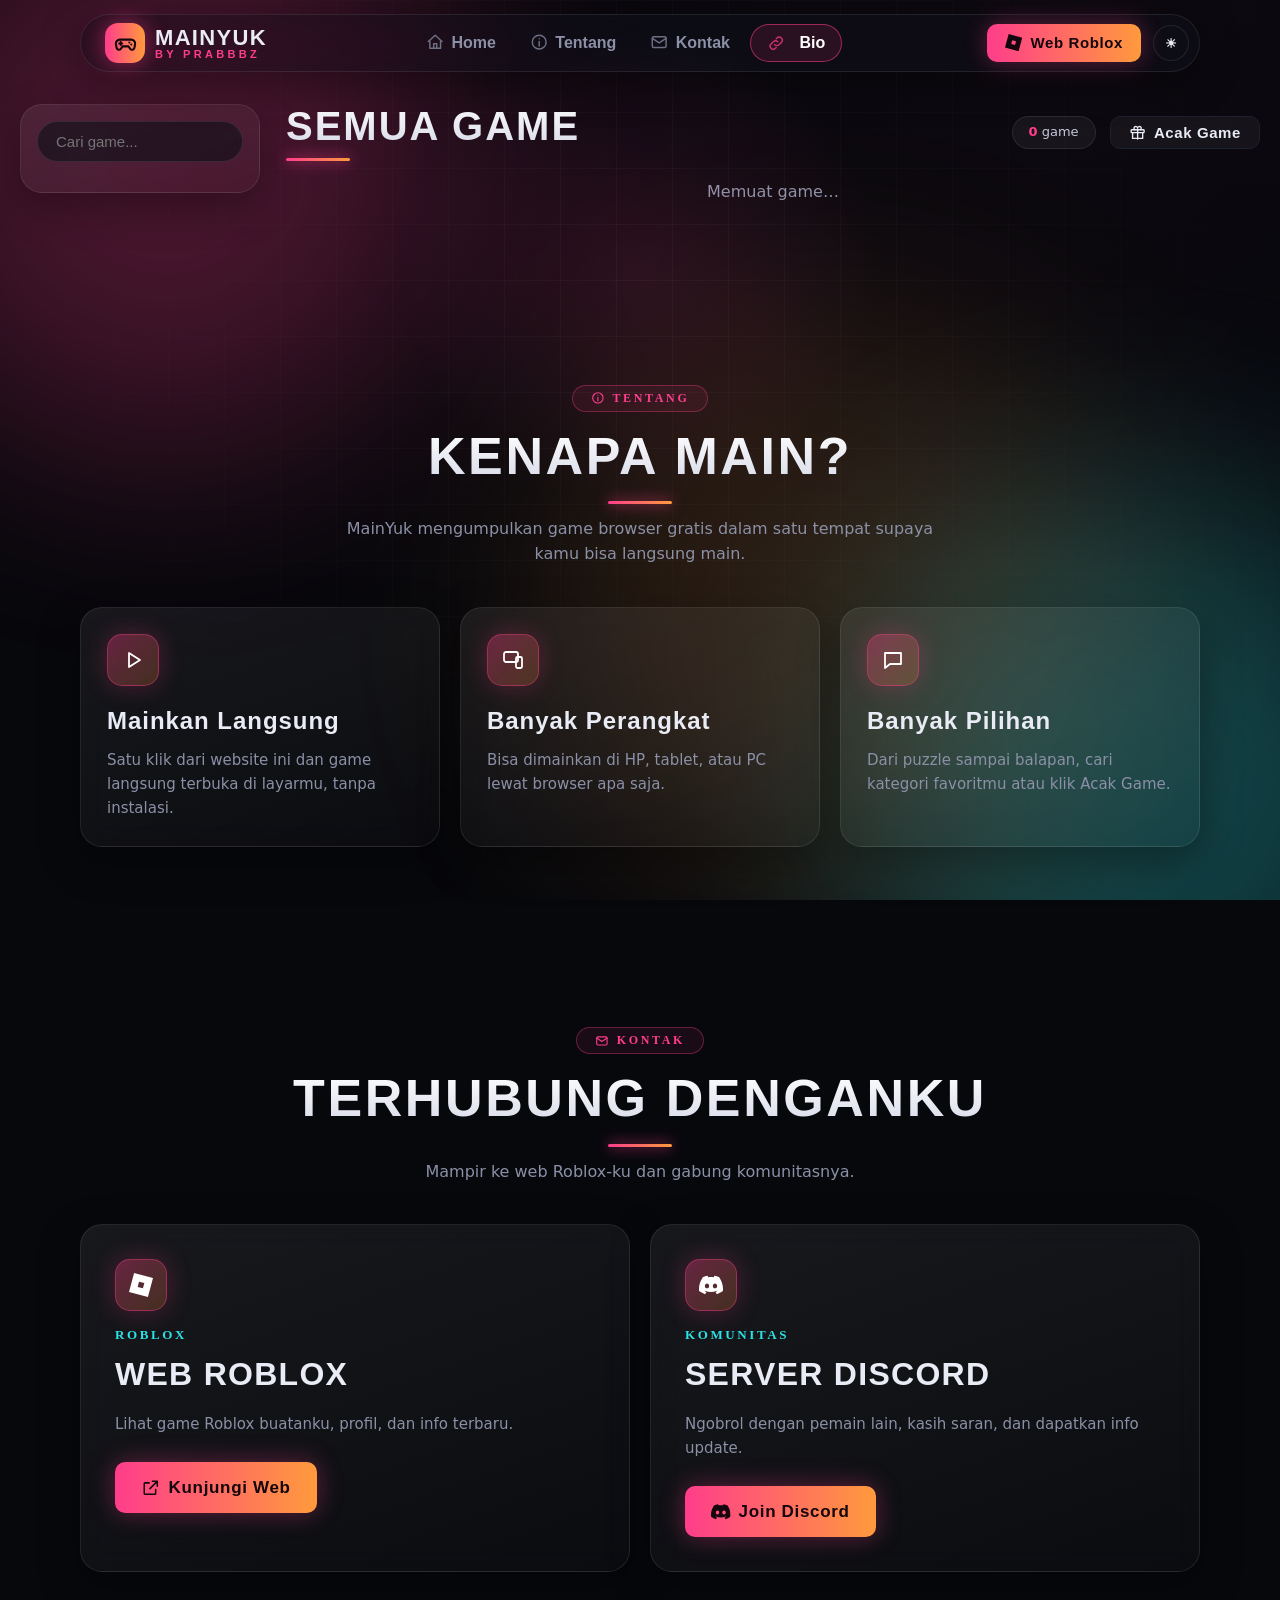
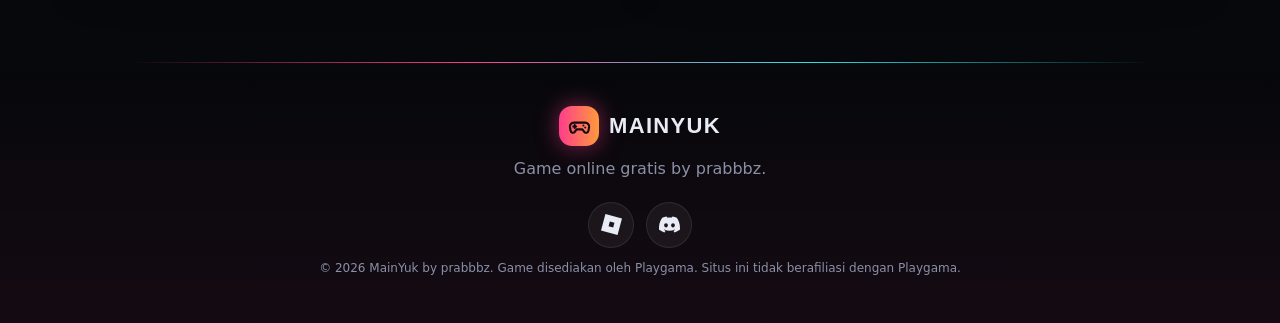
==== commit dbfd97c6: "Update index.html" ====
--- a/index.html
+++ b/index.html
@@ -16,7 +16,7 @@
 <div class="site-bg"></div><div class="orbs"><i></i><i></i><i></i></div><div class="glow" id="glow"></div><div id="bar"></div>
 <header class="nav" id="nav">
   <a class="brand" href="#hero"><i class="logo"><svg class="i"><use href="#i-pad"/></svg></i><span><span>MAINYUK</span><small>BY PRABBBZ</small></span></a>
-  <nav id="menu"><a href="#hero"><svg class="i"><use href="#i-home"/></svg>Home</a><a href="#about"><svg class="i"><use href="#i-info"/></svg>Tentang</a><a href="#contact"><svg class="i"><use href="#i-mail"/></svg>Kontak</a><button class="bio-link" id="bioBtn" type="button"><svg class="i"><use href="#i-link"/></svg>Bio</button></nav>
+  <nav id="menu"><a href="#hero"><svg class="i"><use href="#i-home"/></svg>Home</a><a href="#about"><svg class="i"><use href="#i-info"/></svg>Tentang</a><a href="#contact"><svg class="i"><use href="#i-mail"/></svg>Kontak</a><a class="bio-link" href="bio.html"><svg class="i"><use href="#i-link"/></svg>Bio</a></nav>
   <div class="nav-r"><a class="btn sm" href="https://roblox-prabbbz.vercel.app/" target="_blank" rel="noopener"><svg class="i b"><use href="#i-roblox"/></svg>Web Roblox</a><button class="tbtn" id="themeBtn" type="button" aria-label="Theme">☀</button><button id="burger" aria-label="Menu">☰</button></div>
 </header>
 
@@ -62,24 +62,6 @@
   <small>© 2026 MainYuk by prabbbz. Game disediakan oleh Playgama. Situs ini tidak berafiliasi dengan Playgama.</small>
 </div></footer>
 
-<div class="bio-ov" id="bio" role="dialog" aria-modal="true" aria-label="Bio" aria-hidden="true">
-  <div class="bio-bg"></div>
-  <button class="bio-x" id="bioX" type="button" aria-label="Tutup bio"><svg class="i"><use href="#i-close"/></svg></button>
-  <div class="bio-card">
-    <header class="prof">
-      <div class="ring"><img id="bAva" alt="Avatar"></div>
-      <p class="bname" id="bName"></p>
-      <p class="user">@<span id="bUser"></span></p>
-      <p class="bio" id="bBio"></p>
-      <div class="soc" id="bSoc"></div>
-    </header>
-    <nav class="links" id="bLinks" aria-label="Link bio"></nav>
-    <button class="share" id="bShare" type="button"><svg class="i"><use href="#i-share"/></svg>Bagikan bio</button>
-    <p class="foot">© 2026 <span data-text="name"></span><br>Tidak berafiliasi dengan Roblox Corporation atau Discord Inc.</p>
-  </div>
-</div>
-
-<div class="toast" id="toast"></div>
 <dialog id="player">
   <div class="pbar"><strong id="ptitle"></strong><button class="btn sm ghost" id="pfs" type="button">Layar penuh</button><button class="btn sm" id="pclose" type="button">Tutup</button></div>
   <iframe id="frame" allow="fullscreen; autoplay; gamepad; clipboard-write" title="Game"></iframe>
--- a/style.css
+++ b/style.css
@@ -5,7 +5,7 @@
 a{color:inherit;text-decoration:none}
 h1,h2,h3,h4,.btn,nav a,.brand{font-family:Rajdhani,Inter,sans-serif}
 .wrap{max-width:1160px;margin:0 auto;padding:0 20px}
-.site-bg{position:fixed;inset:0;z-index:-1;background:linear-gradient(rgba(var(--bgrgb),.88),rgba(var(--bgrgb),.95)),radial-gradient(circle at 80% 0,#3a0f2e,transparent 55%),var(--bg)}
+.site-bg{position:fixed;inset:0;z-index:-1;background:linear-gradient(rgba(var(--bgrgb),.88),rgba(var(--bgrgb),.95)),url(images/site-bg.jpg) center/cover,radial-gradient(circle at 80% 0,#3a0f2e,transparent 55%),var(--bg)}
 /* nav */
 .nav{position:fixed;top:0;left:0;right:0;z-index:50;display:flex;align-items:center;justify-content:space-between;gap:16px;padding:12px 28px;transition:.3s}
 .nav.solid{background:rgba(var(--bgrgb),.85);backdrop-filter:blur(12px);border-bottom:1px solid var(--ln)}
@@ -28,7 +28,7 @@
 :focus-visible{outline:2px solid var(--cy);outline-offset:3px}
 /* hero */
 .hero{position:relative;min-height:100vh;display:flex;align-items:center;padding:110px 0 60px}
-.hero-bg{position:absolute;inset:0;background:linear-gradient(180deg,rgba(var(--bgrgb),.55),var(--bg)),linear-gradient(160deg,#2a0b3a,#ff3d8b55 55%,#ff9a3c33)}
+.hero-bg{position:absolute;inset:0;background:linear-gradient(180deg,rgba(var(--bgrgb),.55),var(--bg)),url(images/hero-bg.jpg) center/cover,linear-gradient(160deg,#2a0b3a,#ff3d8b55 55%,#ff9a3c33)}
 .hero-in{position:relative;text-align:center}
 h1{font-size:clamp(44px,9vw,104px);line-height:.95;letter-spacing:.04em;background:linear-gradient(180deg,#fff,#ffb3d1 60%,var(--pk));-webkit-background-clip:text;background-clip:text;color:transparent;filter:drop-shadow(0 0 28px rgba(255,61,139,.5))}
 .tag{margin-top:14px;font:600 20px Rajdhani;letter-spacing:.35em;color:var(--cy)}
@@ -53,7 +53,7 @@
 .card p{color:var(--mu);font-size:15px}
 .card small{display:block;color:var(--cy);font:600 13px Rajdhani;letter-spacing:.2em;text-transform:uppercase;margin-bottom:6px}
 .card h4{font-size:15px;color:var(--mu);font-weight:600}
-.trailer{display:flex;align-items:center;gap:20px;width:100%;margin-bottom:24px;aspect-ratio:16/7;min-height:200px;padding:28px;border:1px solid var(--ln);border-radius:18px;cursor:pointer;color:var(--tx);text-align:left;position:relative;overflow:hidden;background:linear-gradient(90deg,rgba(var(--bgrgb),.8),transparent),linear-gradient(120deg,#1a0b2e,#ff3d8b44,#2de2e633)}
+.trailer{display:flex;align-items:center;gap:20px;width:100%;margin-bottom:24px;aspect-ratio:16/7;min-height:200px;padding:28px;border:1px solid var(--ln);border-radius:18px;cursor:pointer;color:var(--tx);text-align:left;position:relative;overflow:hidden;background:linear-gradient(90deg,rgba(var(--bgrgb),.8),transparent),url(images/trailer-poster.png) center/cover,linear-gradient(120deg,#1a0b2e,#ff3d8b44,#2de2e633)}
 .trailer b{display:block;font:700 26px Rajdhani;letter-spacing:.05em}.trailer small{color:var(--tx2)}
 .trailer em{position:absolute;right:20px;bottom:16px;font-style:normal;font-size:13px;background:rgba(0,0,0,.6);padding:3px 10px;border-radius:6px}
 .play{flex:none;width:68px;height:68px;border-radius:50%;display:grid;place-items:center;background:var(--grad);color:#14060c;font-size:24px;box-shadow:0 0 30px var(--pk);transition:.2s}
@@ -61,9 +61,9 @@
 /* gallery */
 .gal{display:grid;gap:16px;grid-template-columns:2fr 1fr;grid-template-rows:240px 240px}
 .shot{position:relative;border-radius:16px;overflow:hidden;border:1px solid var(--ln);display:flex;align-items:flex-end;background-size:cover!important}
-.s1{grid-row:span 2;background:linear-gradient(transparent 40%,rgba(var(--bgrgb),.9)),linear-gradient(135deg,#2a0b3a,#ff3d8b66)}
-.s2{background:linear-gradient(transparent 30%,rgba(var(--bgrgb),.9)),linear-gradient(135deg,#0b1a3a,#2de2e655)}
-.s3{background:linear-gradient(transparent 30%,rgba(var(--bgrgb),.9)),linear-gradient(135deg,#3a1a0b,#ff9a3c55)}
+.s1{grid-row:span 2;background:linear-gradient(transparent 40%,rgba(var(--bgrgb),.9)),url(images/gameplay-launcher.png) center/cover,linear-gradient(135deg,#2a0b3a,#ff3d8b66)}
+.s2{background:linear-gradient(transparent 30%,rgba(var(--bgrgb),.9)),url(images/gameplay-night.png) center/cover,linear-gradient(135deg,#0b1a3a,#2de2e655)}
+.s3{background:linear-gradient(transparent 30%,rgba(var(--bgrgb),.9)),url(images/gameplay-settings.png) center/cover,linear-gradient(135deg,#3a1a0b,#ff9a3c55)}
 .shot figcaption{padding:18px}.shot small{color:var(--cy);font:600 12px Rajdhani;letter-spacing:.2em;text-transform:uppercase}
 .shot h3{font-size:28px}.shot h4{font-size:20px;color:var(--tx)}
 /* community */
@@ -235,25 +235,7 @@
 .dw i{display:inline-block;width:8px;height:8px;border-radius:50%;background:#2cff8a;margin-right:6px}
 @media(max-width:560px){.nav-r .btn.sm{display:none}}
 
-/* ===== MainYuk (tambahan di atas gaya web Roblox) ===== */
-.nav{display:grid;grid-template-columns:1fr auto 1fr}
-.nav .brand{justify-self:start}.nav-r{justify-self:end}
-.by{font:700 15px Rajdhani,sans-serif;letter-spacing:.32em;padding:6px 20px;border-radius:99px;border:1px solid rgba(255,61,139,.35);background:rgba(255,61,139,.08);white-space:nowrap}
-.by b{background:var(--grad);-webkit-background-clip:text;background-clip:text;color:transparent;font-weight:700}
-@media(max-width:1040px){#burger{display:block}#menu{position:absolute;top:calc(100% + 10px);left:0;right:0;flex-direction:column;background:rgba(var(--bgrgb),.97);padding:10px 20px 18px;border:1px solid var(--bd);border-radius:22px;display:none}#menu.open{display:flex}}
-@media(max-width:620px){.nav{grid-template-columns:auto 1fr auto}.by{justify-self:center;font-size:12px;letter-spacing:.18em;padding:5px 12px}.brand small{display:none}}
-.tools{display:flex;flex-wrap:wrap;gap:16px;align-items:center;justify-content:center;margin-bottom:26px}
-.sbox{flex:0 1 340px}
-.sbox input{width:100%;padding:11px 20px;border-radius:99px;border:1px solid var(--bd);background:rgba(var(--sfrgb),.6);backdrop-filter:blur(10px);color:var(--tx);font:500 15px Inter,sans-serif;transition:.25s}
-.sbox input:focus{outline:none;border-color:var(--pk);box-shadow:0 0 0 4px rgba(255,61,139,.15)}
-.chips{display:flex;flex-wrap:wrap;gap:8px;justify-content:center;flex:1 1 100%}
-.chips button{display:inline-flex;align-items:center;gap:8px;padding:6px 16px;border-radius:99px;border:1px solid var(--bd);background:rgba(255,255,255,.05);color:var(--tx2);font:600 15px Rajdhani,sans-serif;letter-spacing:.04em;cursor:pointer;transition:.25s;animation:rise .6s var(--cur) backwards;animation-delay:calc(var(--i)*40ms)}
-.chips button em{font-style:normal;font-size:12px;opacity:.65}
-.chips button:hover{border-color:var(--pk);color:var(--tx)}
-.chips button.on{background:var(--grad);color:#14060c;border-color:transparent;box-shadow:0 0 22px rgba(255,61,139,.4)}
-.gbody h3{flex:1;font-size:20px;display:-webkit-box;-webkit-line-clamp:2;-webkit-box-orient:vertical;overflow:hidden}
-.gcard{cursor:pointer}
-.gcard.adcard .cover{background:linear-gradient(135deg,var(--g1),var(--g2))}
+/* ===== MainYuk ===== */
 .adbar{display:flex;align-items:center;gap:18px;margin:0 0 24px;padding:16px 22px;border:1px solid transparent;border-radius:22px;background:linear-gradient(var(--sf),var(--sf)) padding-box,linear-gradient(110deg,var(--g1),var(--g2)) border-box;animation:rise .6s var(--cur);overflow:hidden}
 .adbar:hover{border-color:transparent}
 .adbar>div{flex:1}.adbar b{display:block;font:700 20px Rajdhani,sans-serif;letter-spacing:.03em}.adbar p{color:var(--mu);font-size:14px;line-height:1.4}
@@ -271,3 +253,43 @@
 .slim{display:flex;align-items:center;gap:12px;padding:8px 16px;border-top:1px solid var(--bd);font-size:13px;color:var(--mu)}
 .slim small{padding:1px 10px;border-radius:99px;border:1px solid var(--g1);color:var(--g1);font:600 11px Rajdhani,sans-serif;letter-spacing:.2em}
 .slim strong{flex:1;color:var(--tx);font:700 16px Rajdhani,sans-serif;white-space:nowrap;overflow:hidden;text-overflow:ellipsis}
+
+/* ===== MainYuk: tata letak ala Friv ===== */
+.fr{padding-top:104px}
+#hero .wrap{max-width:1400px}
+.frv{display:grid;grid-template-columns:240px minmax(0,1fr);gap:26px;align-items:start}
+.side{position:sticky;top:92px;display:flex;flex-direction:column;gap:14px;max-height:calc(100vh - 110px);overflow-y:auto;padding:16px;border:1px solid var(--bd);border-radius:22px;background:linear-gradient(160deg,rgba(255,255,255,.07),rgba(255,255,255,.02));backdrop-filter:blur(14px);-webkit-backdrop-filter:blur(14px);box-shadow:0 14px 40px rgba(0,0,0,.3)}
+.sbox input{width:100%;padding:11px 18px;border-radius:99px;border:1px solid var(--bd);background:rgba(var(--sfrgb),.6);color:var(--tx);font:500 15px Inter,sans-serif;transition:.25s}
+.sbox input:focus{outline:none;border-color:var(--pk);box-shadow:0 0 0 4px rgba(255,61,139,.15)}
+.chips{display:flex;flex-direction:column;gap:4px}
+.chips button{display:flex;align-items:center;justify-content:space-between;gap:10px;width:100%;padding:8px 14px;border-radius:12px;border:0;background:none;color:var(--tx2);font:600 16px Rajdhani,sans-serif;letter-spacing:.04em;text-align:left;text-transform:capitalize;cursor:pointer;transition:.2s}
+.chips button em{font-style:normal;font-size:12px;opacity:.65}
+.chips button:hover{background:rgba(255,61,139,.12);color:var(--tx)}
+.chips button.on{background:var(--grad);color:#14060c;box-shadow:0 0 22px rgba(255,61,139,.35)}
+.frhead{display:flex;align-items:center;gap:14px;flex-wrap:wrap;margin-bottom:18px}
+.frhead h2{flex:1;min-width:0;font-size:clamp(28px,4vw,40px);text-align:left}
+.frhead h2::after{margin:10px 0 0}
+.cnt{padding:5px 16px;border-radius:99px;border:1px solid var(--bd);background:rgba(255,255,255,.05);color:var(--tx2);font-size:13px;white-space:nowrap}.cnt b{color:var(--pk);font-weight:600}
+/* kotak game rapat, tanpa tombol; judul muncul di bawah gambar */
+.tiles{display:grid;gap:12px;grid-template-columns:repeat(auto-fill,minmax(150px,1fr));grid-auto-flow:dense}
+.tile{position:relative;display:block;aspect-ratio:1;padding:0;border:1px solid var(--bd);border-radius:16px;overflow:hidden;background:linear-gradient(135deg,#2a0b3a,#ff3d8b66,#ff9a3c44);color:#fff;font:inherit;text-align:left;cursor:pointer;transition:transform .3s var(--cur),border-color .3s,box-shadow .3s}
+.tile.big{grid-column:span 2;grid-row:span 2;aspect-ratio:auto}
+.tile:hover,.tile:focus-visible{transform:translateY(-4px);border-color:rgba(255,61,139,.7);box-shadow:0 14px 36px rgba(255,61,139,.28)}
+.tile .ph{position:absolute;inset:0;display:grid;place-items:center}
+.tile .ph .i{width:44px;height:44px;stroke-width:1.3;color:rgba(255,255,255,.85);filter:drop-shadow(0 0 14px var(--pk))}
+.tile img{position:absolute;inset:0;width:100%;height:100%;object-fit:cover;transition:transform .5s var(--cur)}
+.tile:hover img{transform:scale(1.08)}
+.tile .nm{position:absolute;left:0;right:0;bottom:0;padding:30px 12px 10px;background:linear-gradient(transparent,rgba(8,9,15,.92))}
+.tile .nm b{display:-webkit-box;-webkit-line-clamp:2;-webkit-box-orient:vertical;overflow:hidden;font:700 16px/1.15 Rajdhani,sans-serif;letter-spacing:.03em}
+.tile.big .nm{padding:44px 18px 16px}.tile.big .nm b{font-size:24px}
+.tile .ad{position:absolute;top:10px;left:10px;padding:2px 10px;border-radius:99px;background:rgba(0,0,0,.5);font:600 11px Rajdhani,sans-serif;letter-spacing:.2em}
+.adtile{background:linear-gradient(135deg,var(--g1),var(--g2))}
+@media(max-width:900px){
+ .fr{padding-top:92px}
+ .frv{grid-template-columns:minmax(0,1fr)}
+ .fmain{min-width:0}
+ .side{position:static;max-height:none;overflow:visible;padding:0;border:0;background:none;box-shadow:none;backdrop-filter:none;-webkit-backdrop-filter:none}
+ .chips{flex-direction:row;overflow-x:auto;padding-bottom:4px;scrollbar-width:none}
+ .chips button{width:auto;flex:none;white-space:nowrap;border:1px solid var(--bd);background:rgba(255,255,255,.05);border-radius:99px}
+}
+@media(max-width:620px){.frhead h2{flex:1 1 100%}.tiles{grid-template-columns:repeat(auto-fill,minmax(110px,1fr));gap:8px}.tile{border-radius:12px}.tile .nm{padding:24px 9px 8px}.tile .nm b{font-size:14px}}
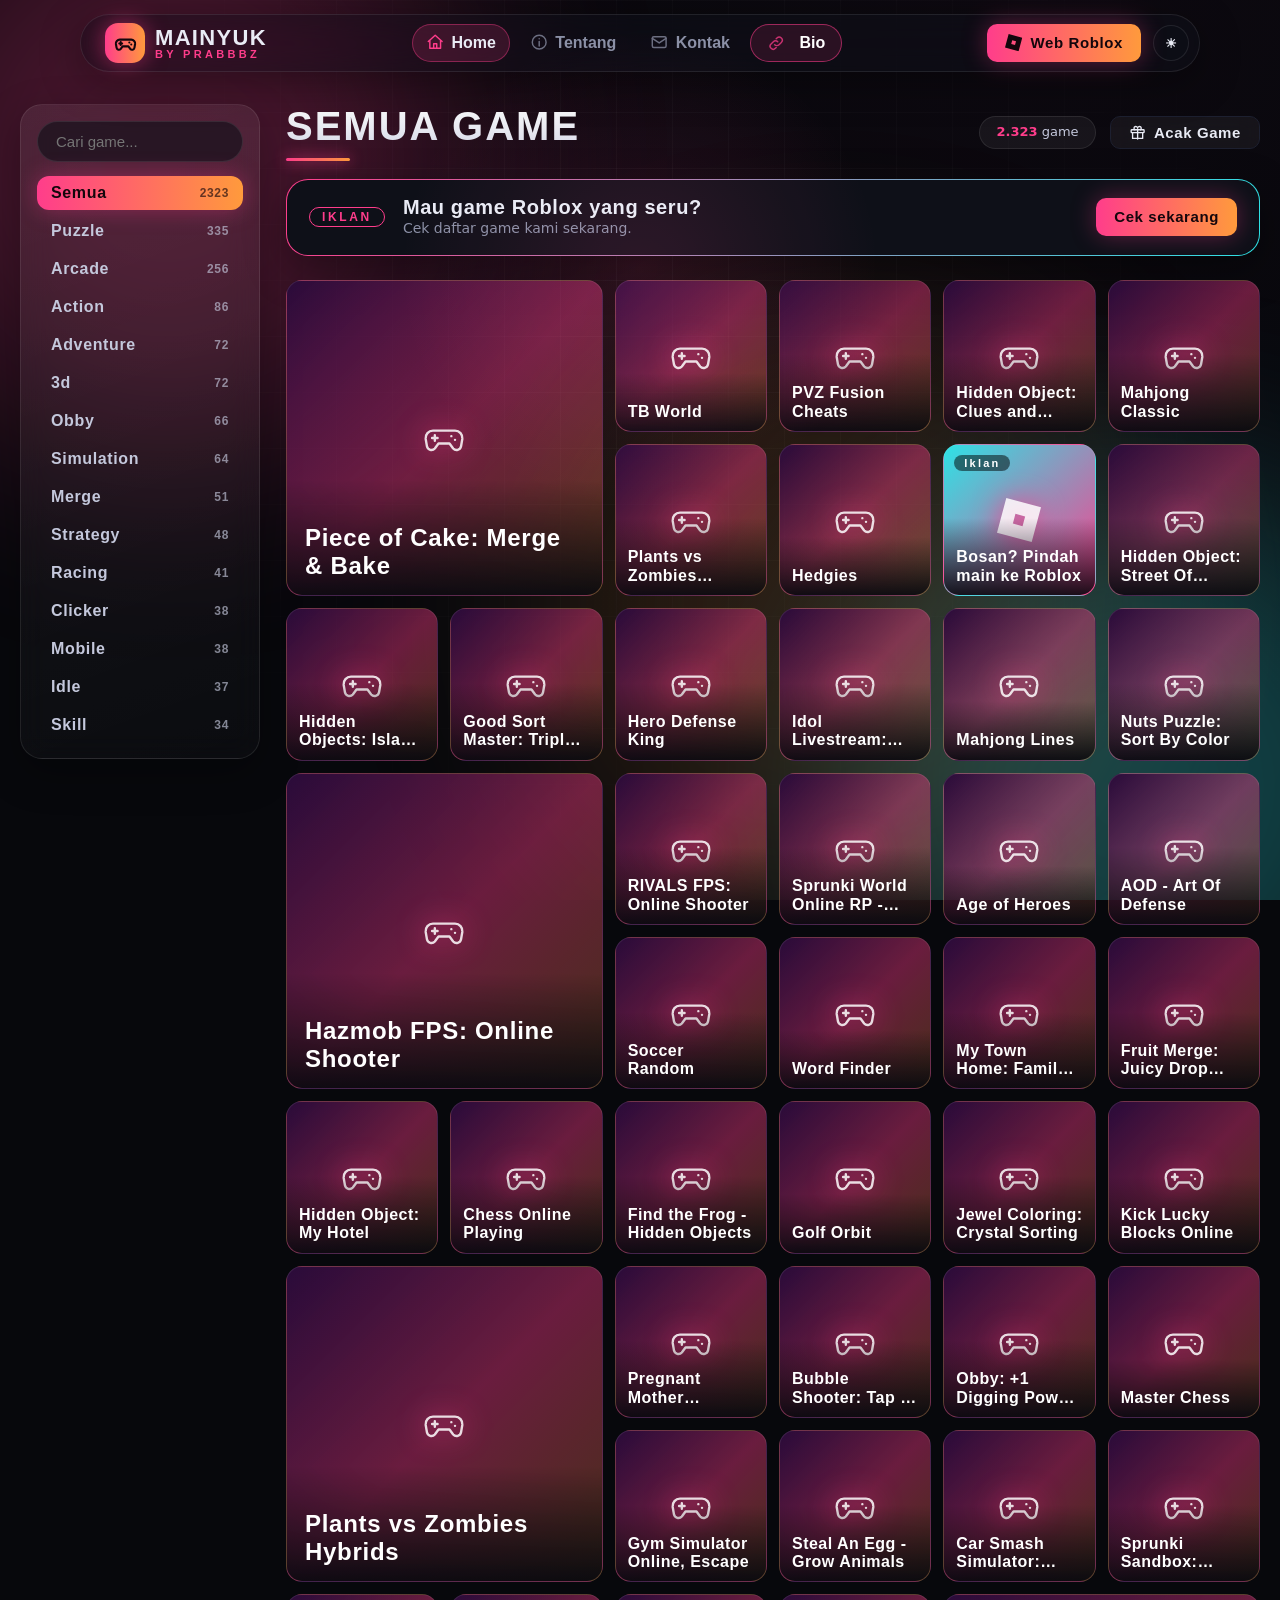
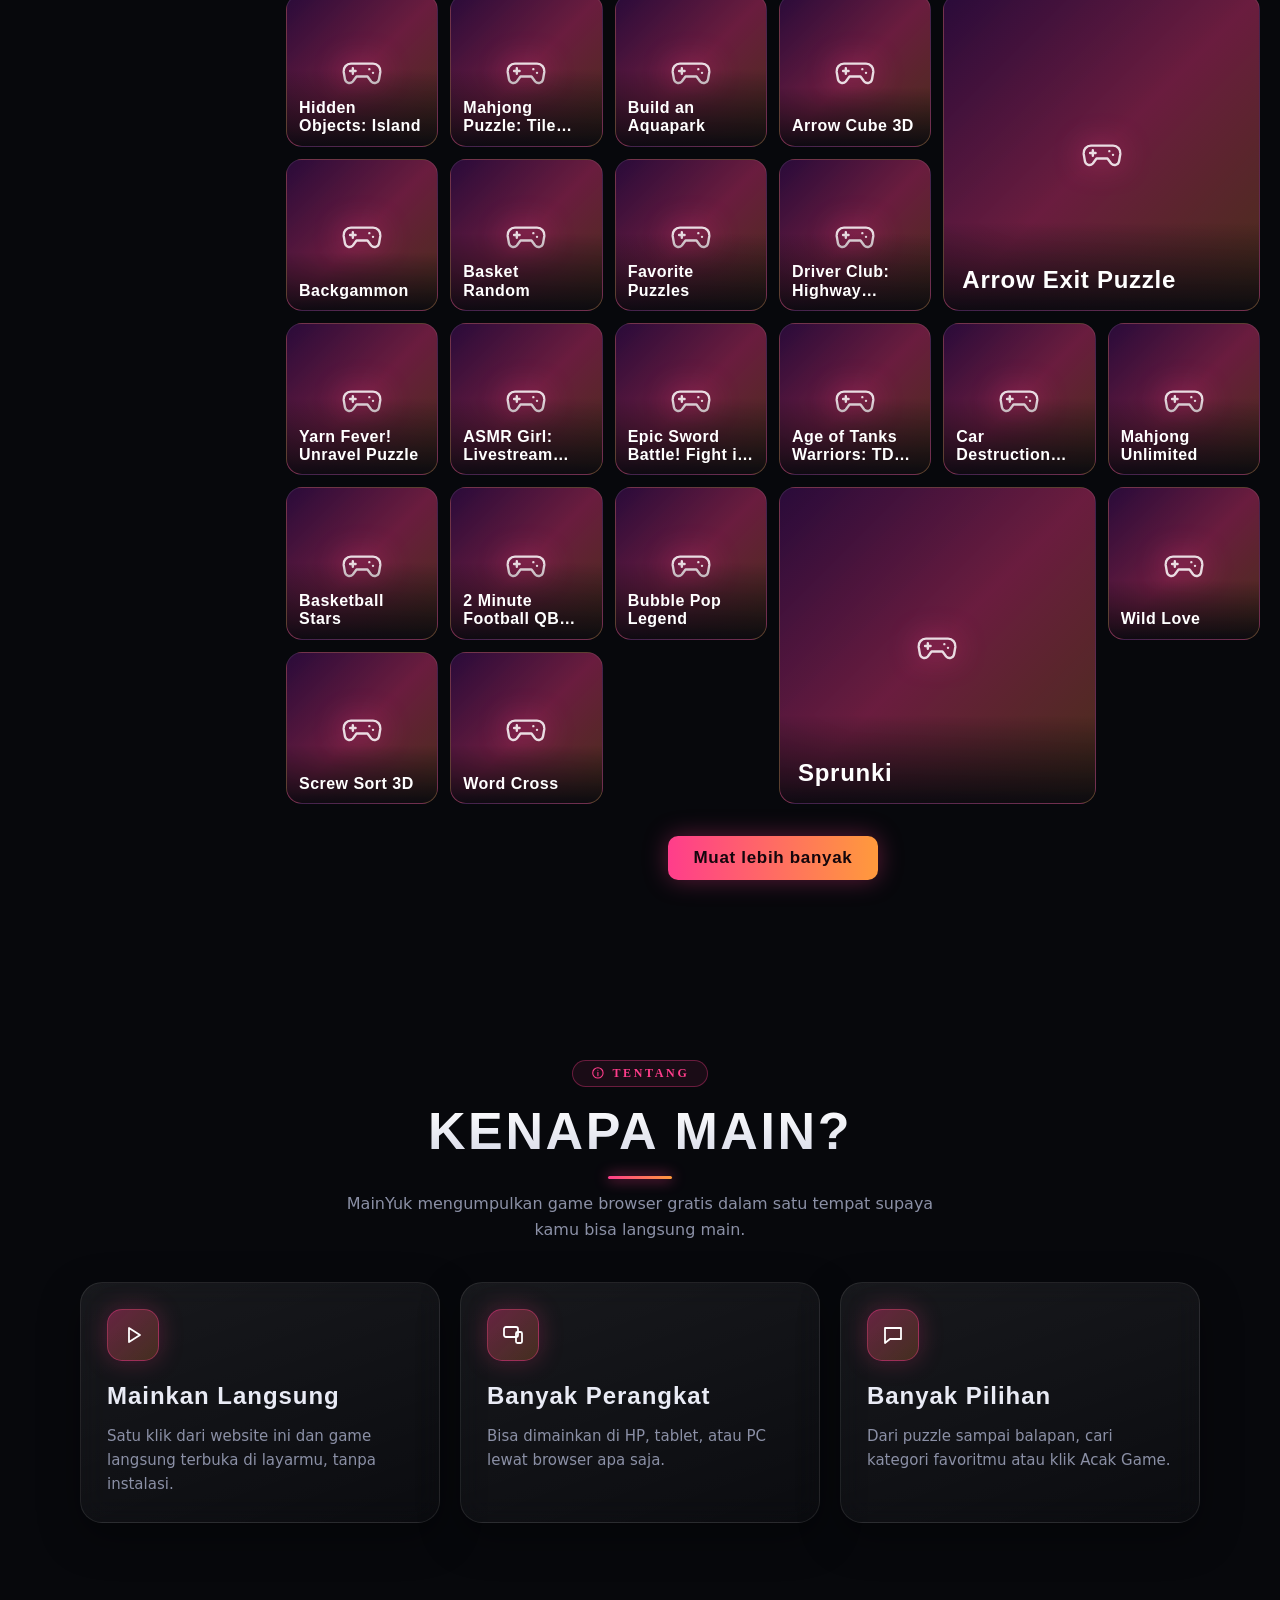
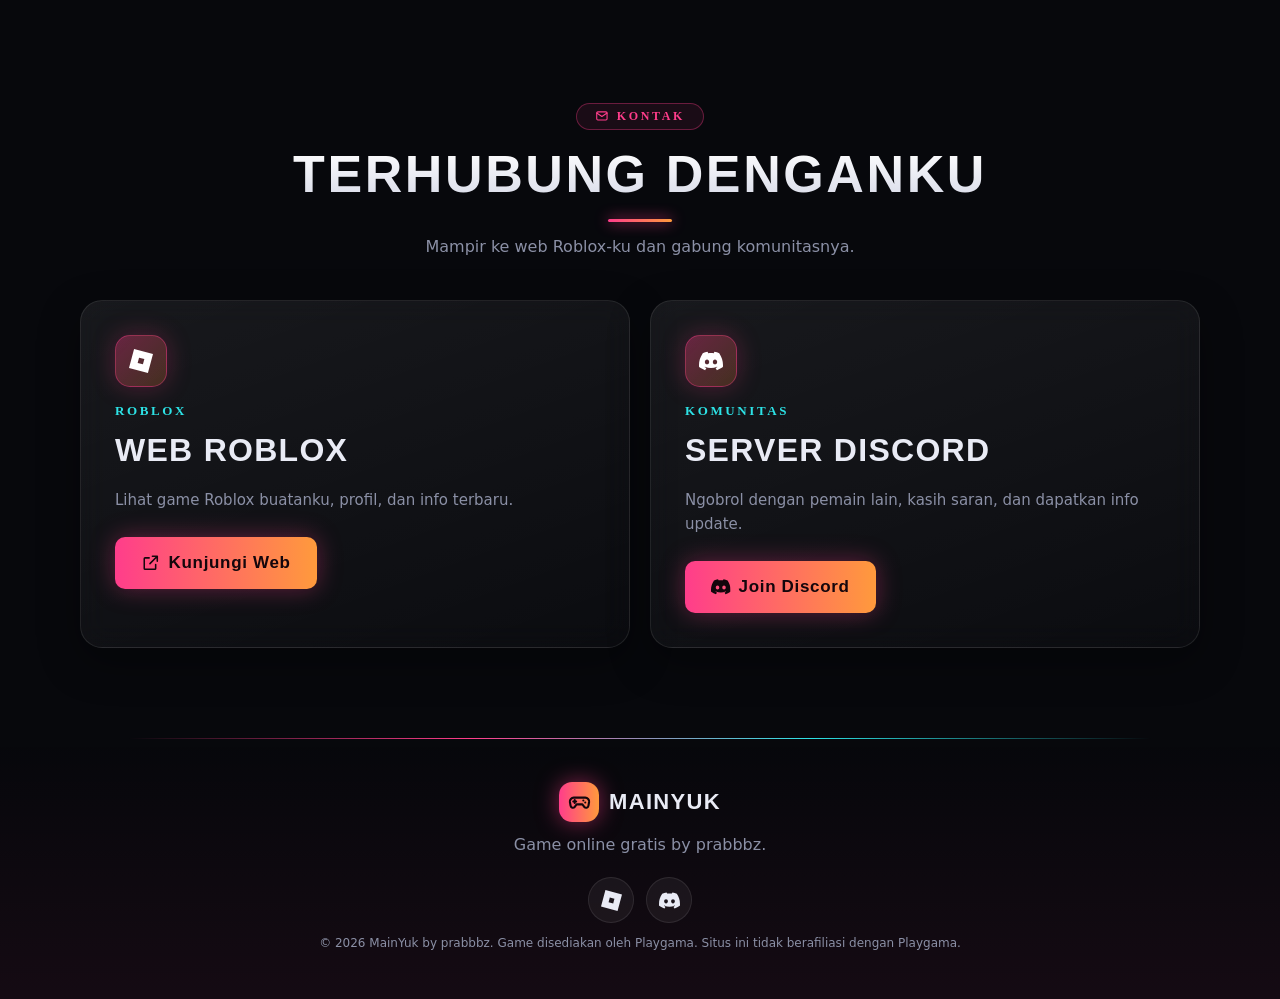
==== commit 9eab5686: "Update index.html" ====
--- a/index.html
+++ b/index.html
@@ -16,7 +16,7 @@
 <div class="site-bg"></div><div class="orbs"><i></i><i></i><i></i></div><div class="glow" id="glow"></div><div id="bar"></div>
 <header class="nav" id="nav">
   <a class="brand" href="#hero"><i class="logo"><svg class="i"><use href="#i-pad"/></svg></i><span><span>MAINYUK</span><small>BY PRABBBZ</small></span></a>
-  <nav id="menu"><a href="#hero"><svg class="i"><use href="#i-home"/></svg>Home</a><a href="#about"><svg class="i"><use href="#i-info"/></svg>Tentang</a><a href="#contact"><svg class="i"><use href="#i-mail"/></svg>Kontak</a><a class="bio-link" href="bio.html"><svg class="i"><use href="#i-link"/></svg>Bio</a></nav>
+  <nav id="menu"><a href="#hero"><svg class="i"><use href="#i-home"/></svg>Home</a><a href="#about"><svg class="i"><use href="#i-info"/></svg>Tentang</a><a href="#contact"><svg class="i"><use href="#i-mail"/></svg>Kontak</a><a class="bio-link" href="https://mybiogue.vercel.app/"><svg class="i"><use href="#i-link"/></svg>Bio</a></nav>
   <div class="nav-r"><a class="btn sm" href="https://roblox-prabbbz.vercel.app/" target="_blank" rel="noopener"><svg class="i b"><use href="#i-roblox"/></svg>Web Roblox</a><button class="tbtn" id="themeBtn" type="button" aria-label="Theme">☀</button><button id="burger" aria-label="Menu">☰</button></div>
 </header>
 
--- a/style.css
+++ b/style.css
@@ -293,3 +293,10 @@
  .chips button{width:auto;flex:none;white-space:nowrap;border:1px solid var(--bd);background:rgba(255,255,255,.05);border-radius:99px}
 }
 @media(max-width:620px){.frhead h2{flex:1 1 100%}.tiles{grid-template-columns:repeat(auto-fill,minmax(110px,1fr));gap:8px}.tile{border-radius:12px}.tile .nm{padding:24px 9px 8px}.tile .nm b{font-size:14px}}
+
+/* ===== halaman bio sendiri (bio.html) ===== */
+.bio-ov.page{position:relative;inset:auto;z-index:1;min-height:100vh;overflow:visible}
+.bio-ov.page .bio-card{padding:22px 0 44px;transform:none}
+.bio-ov .bp-top{display:flex;align-items:center;justify-content:space-between;margin-bottom:30px}
+.bio-ov .bp-top .share{margin:0}
+.bio-ov .bp-top .tbtn{width:42px;height:42px;font-size:16px}
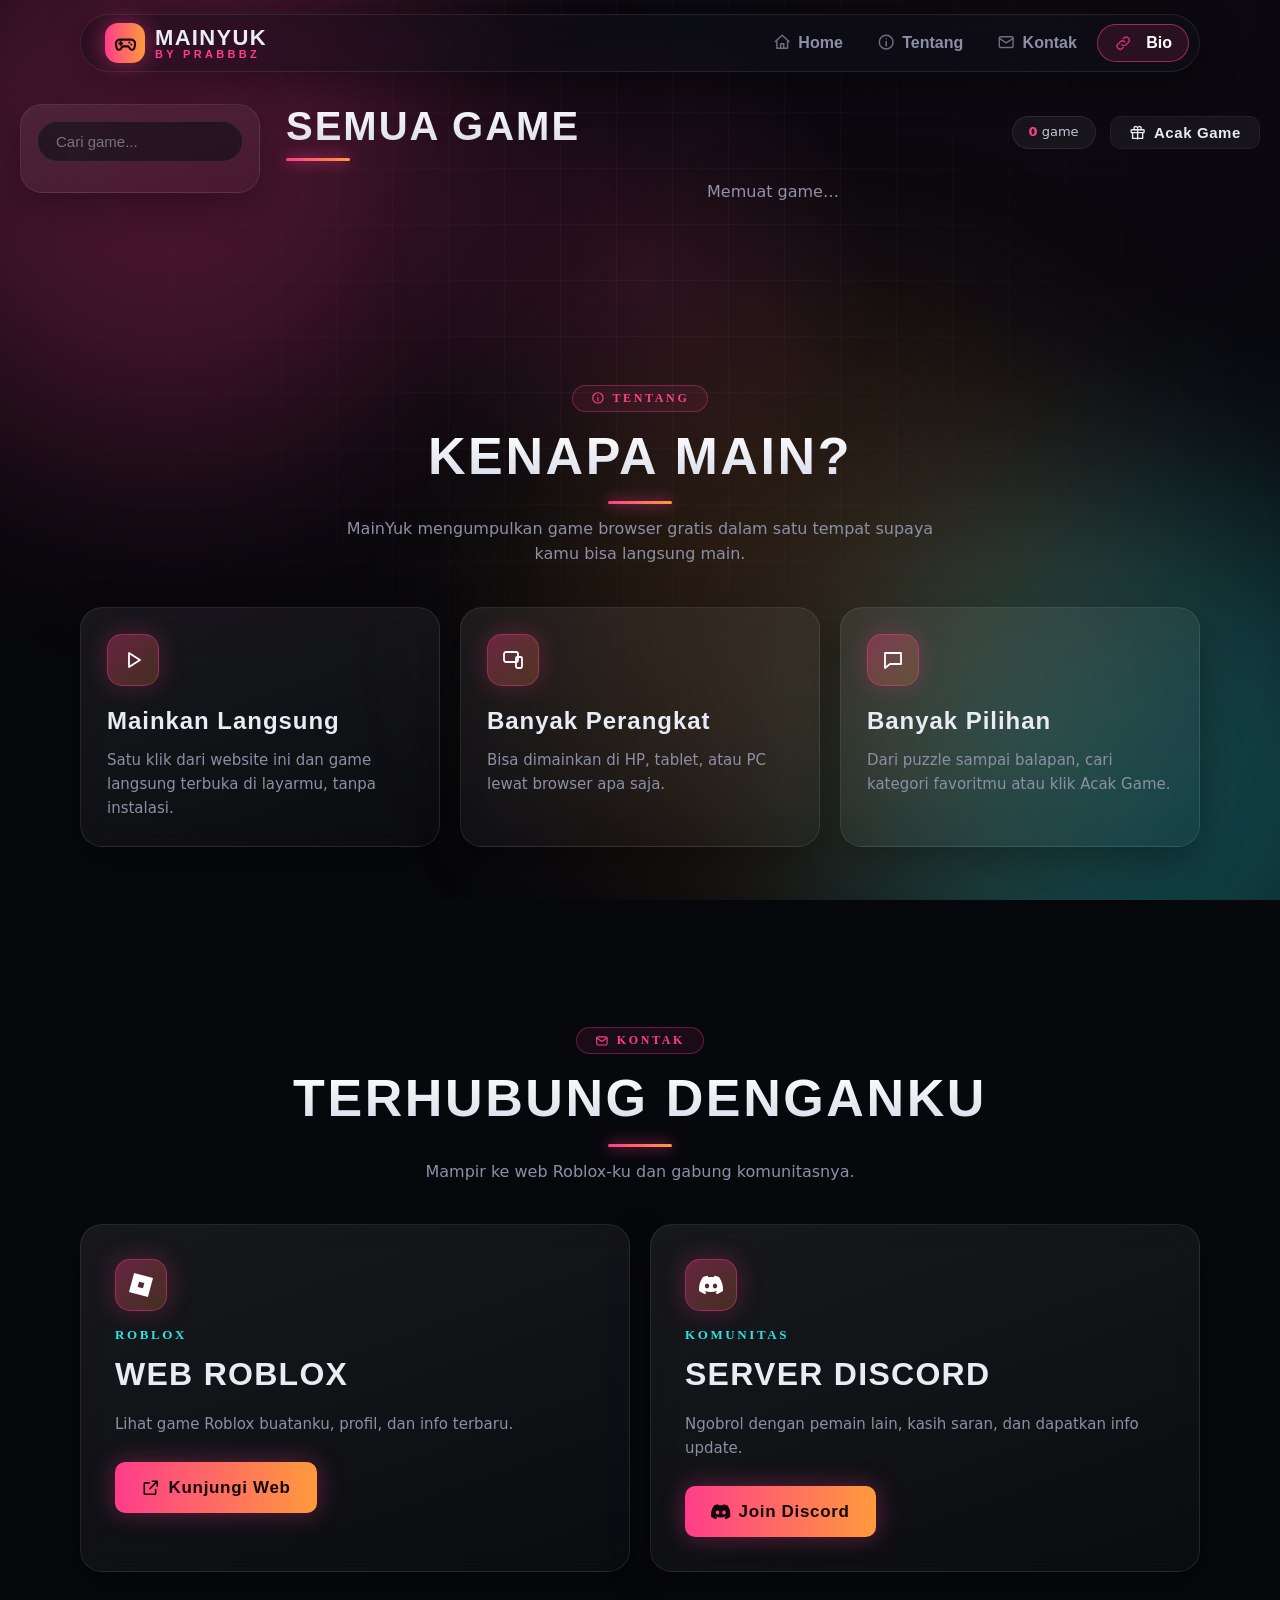
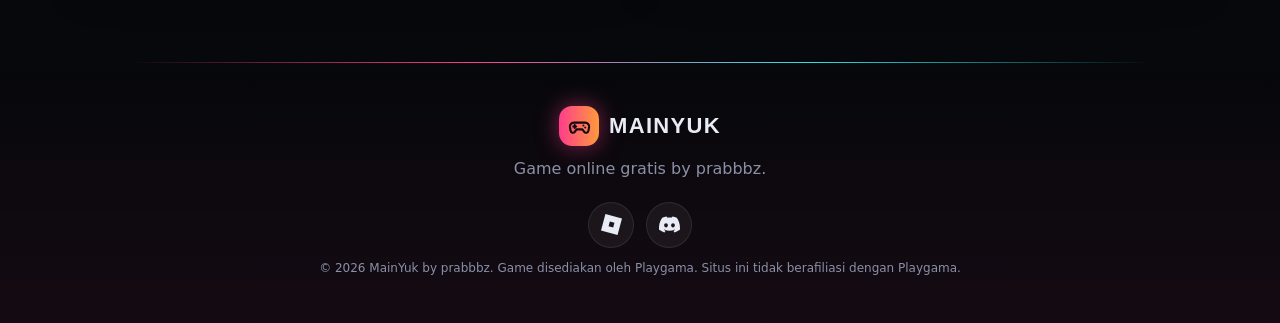
==== commit aa3805f3: "Update index.html" ====
--- a/index.html
+++ b/index.html
@@ -17,8 +17,7 @@
 <header class="nav" id="nav">
   <a class="brand" href="#hero"><i class="logo"><svg class="i"><use href="#i-pad"/></svg></i><span><span>MAINYUK</span><small>BY PRABBBZ</small></span></a>
   <nav id="menu"><a href="#hero"><svg class="i"><use href="#i-home"/></svg>Home</a><a href="#about"><svg class="i"><use href="#i-info"/></svg>Tentang</a><a href="#contact"><svg class="i"><use href="#i-mail"/></svg>Kontak</a><a class="bio-link" href="https://mybiogue.vercel.app/"><svg class="i"><use href="#i-link"/></svg>Bio</a></nav>
-  <div class="nav-r"><a class="btn sm" href="https://roblox-prabbbz.vercel.app/" target="_blank" rel="noopener"><svg class="i b"><use href="#i-roblox"/></svg>Web Roblox</a><button class="tbtn" id="themeBtn" type="button" aria-label="Theme">☀</button><button id="burger" aria-label="Menu">☰</button></div>
-</header>
+ </header>
 
 <section id="hero" class="sec fr"><div class="wrap">
   <div class="frv">
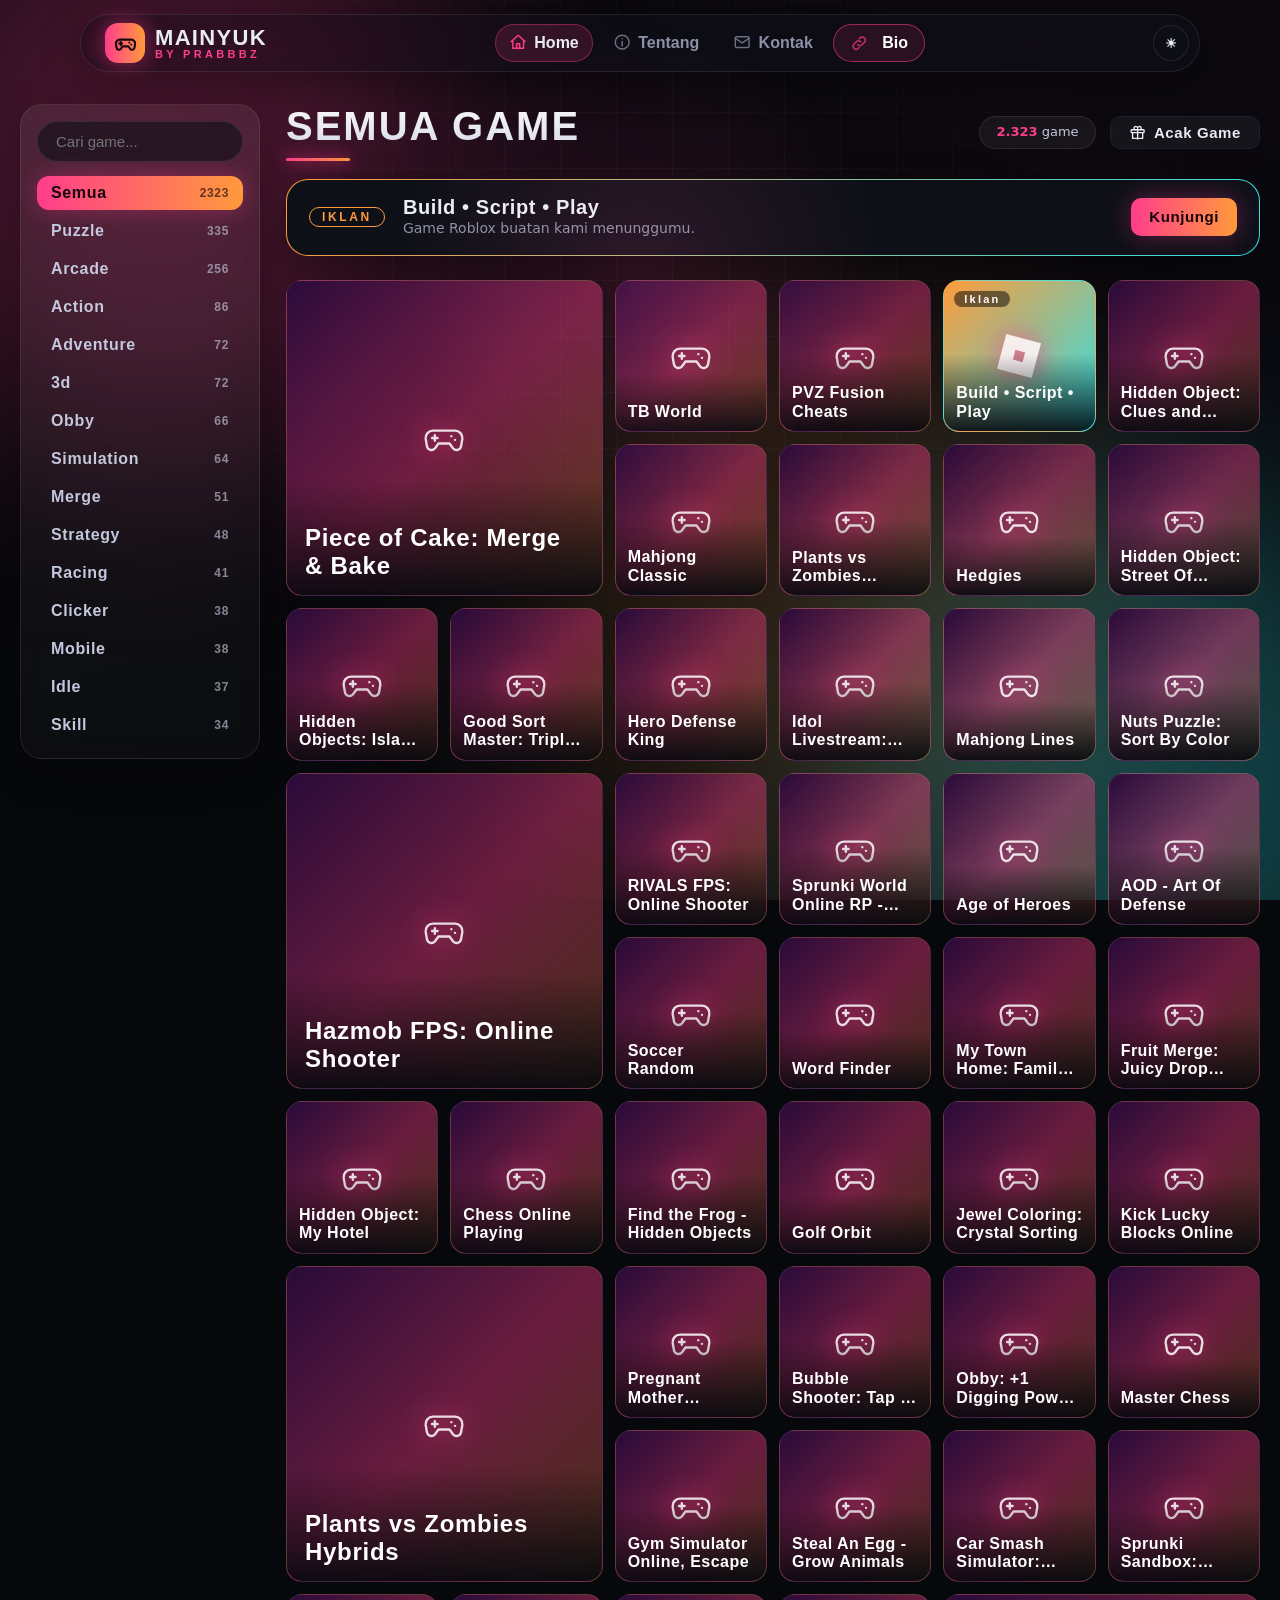
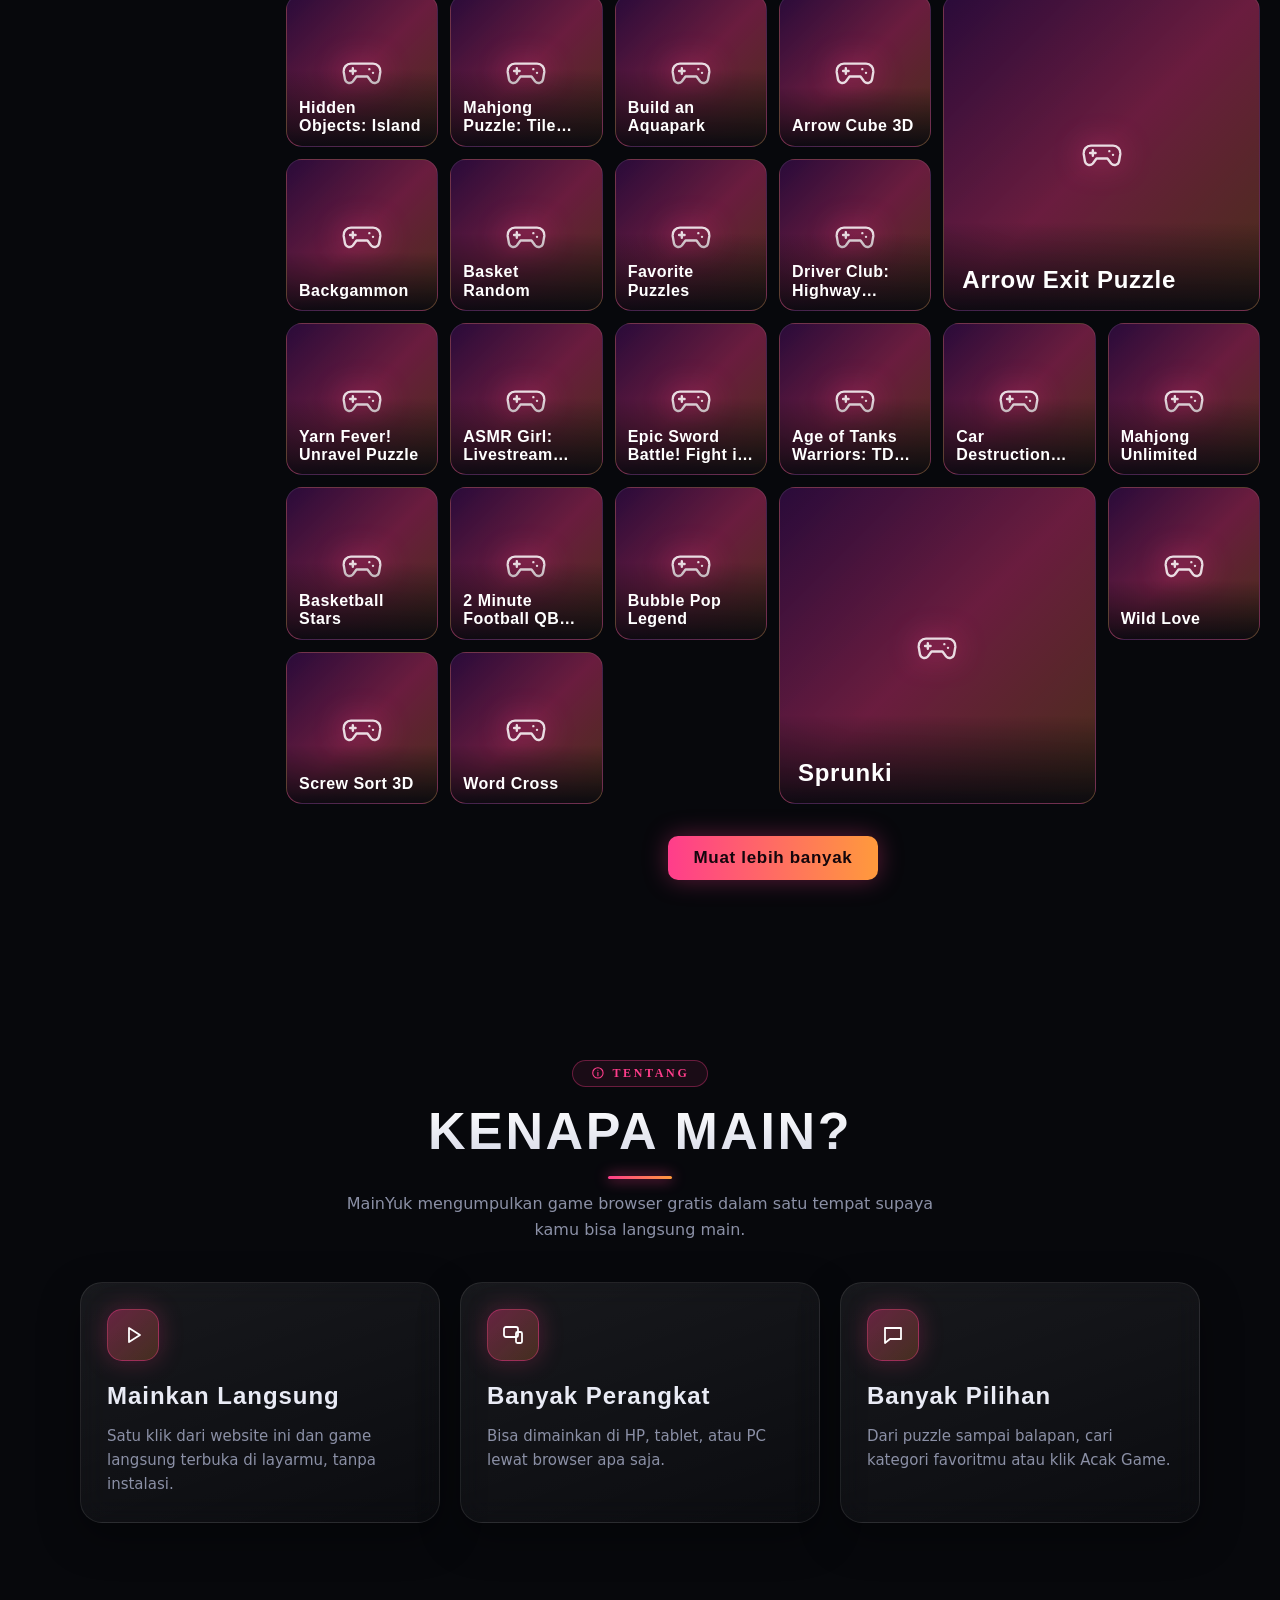
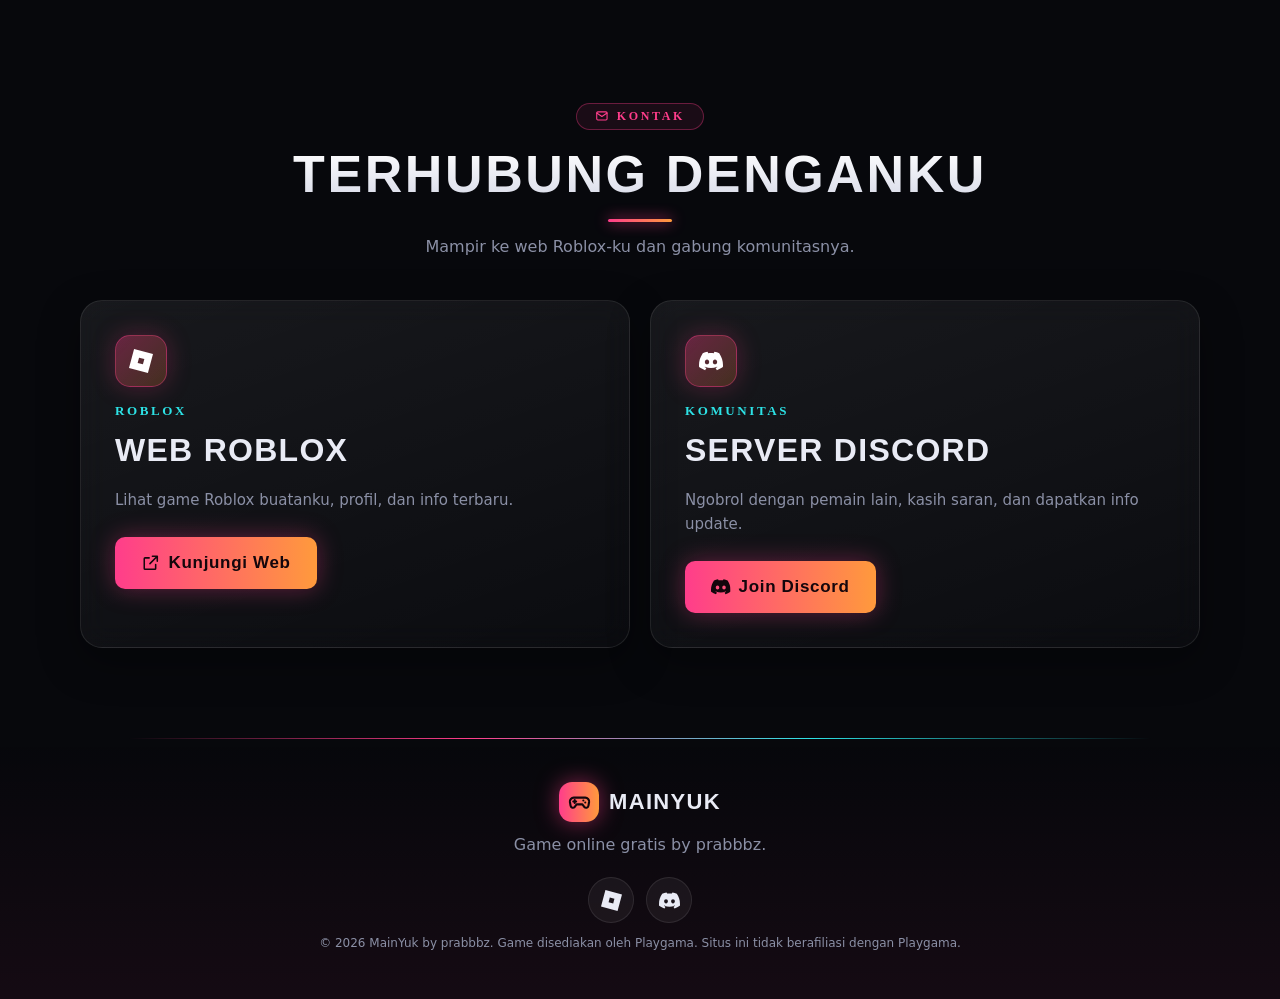
==== commit 024b8dc2: "Update index.html" ====
--- a/index.html
+++ b/index.html
@@ -17,7 +17,8 @@
 <header class="nav" id="nav">
   <a class="brand" href="#hero"><i class="logo"><svg class="i"><use href="#i-pad"/></svg></i><span><span>MAINYUK</span><small>BY PRABBBZ</small></span></a>
   <nav id="menu"><a href="#hero"><svg class="i"><use href="#i-home"/></svg>Home</a><a href="#about"><svg class="i"><use href="#i-info"/></svg>Tentang</a><a href="#contact"><svg class="i"><use href="#i-mail"/></svg>Kontak</a><a class="bio-link" href="https://mybiogue.vercel.app/"><svg class="i"><use href="#i-link"/></svg>Bio</a></nav>
- </header>
+  <div class="nav-r"><button class="tbtn" id="themeBtn" type="button" aria-label="Theme">☀</button><button id="burger" aria-label="Menu">☰</button></div>
+</header>
 
 <section id="hero" class="sec fr"><div class="wrap">
   <div class="frv">
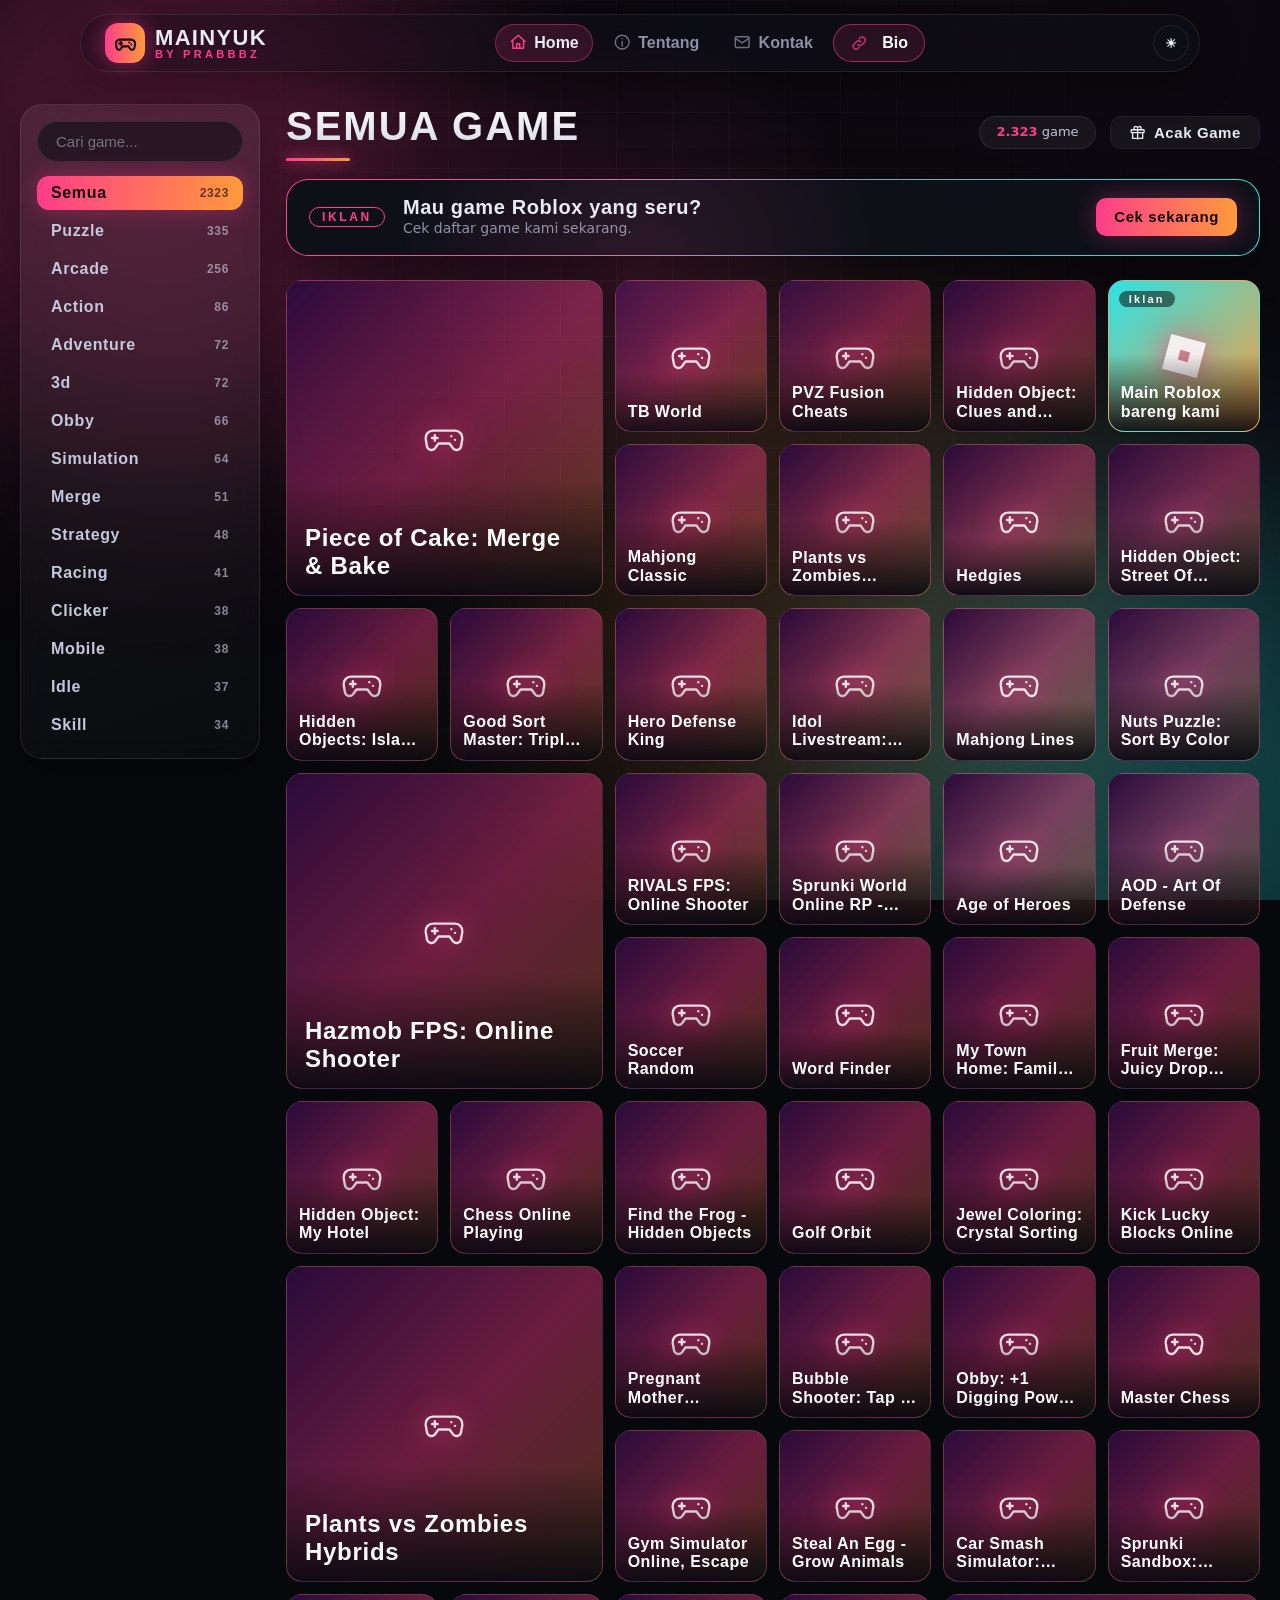
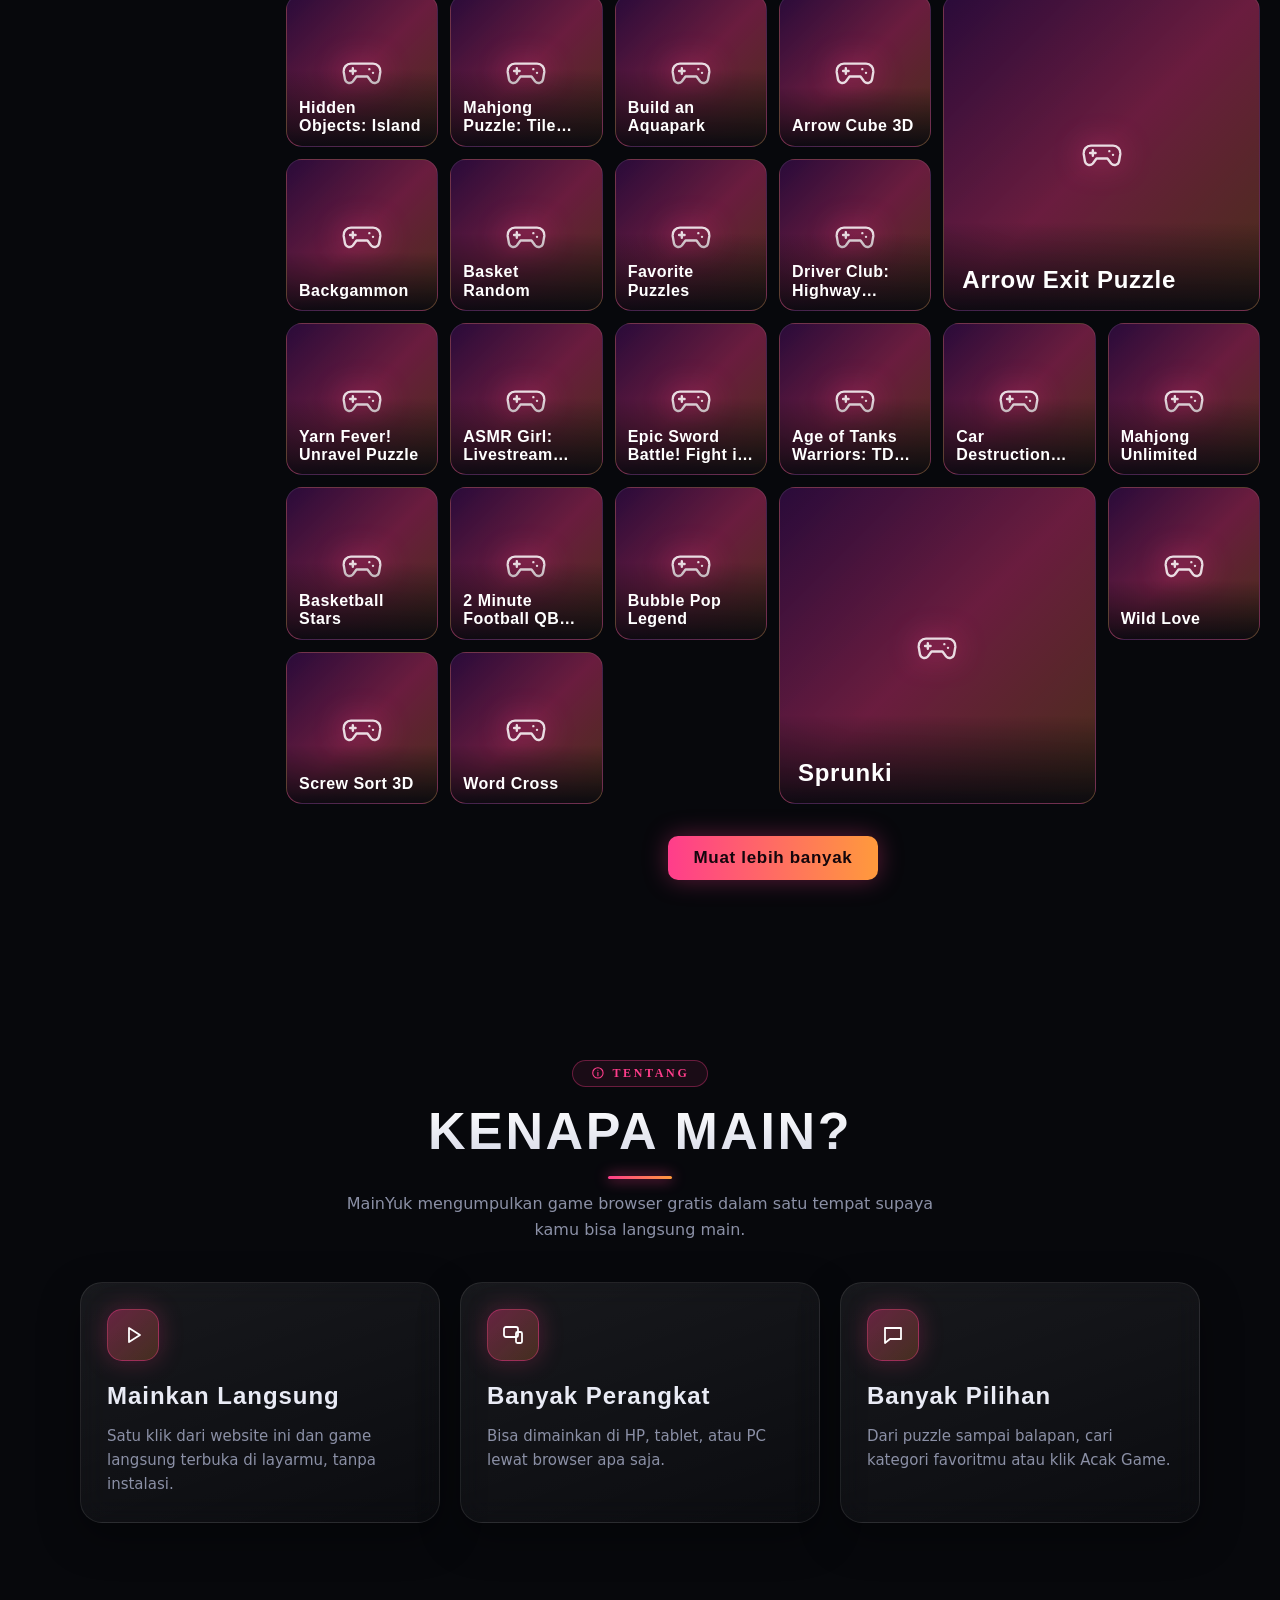
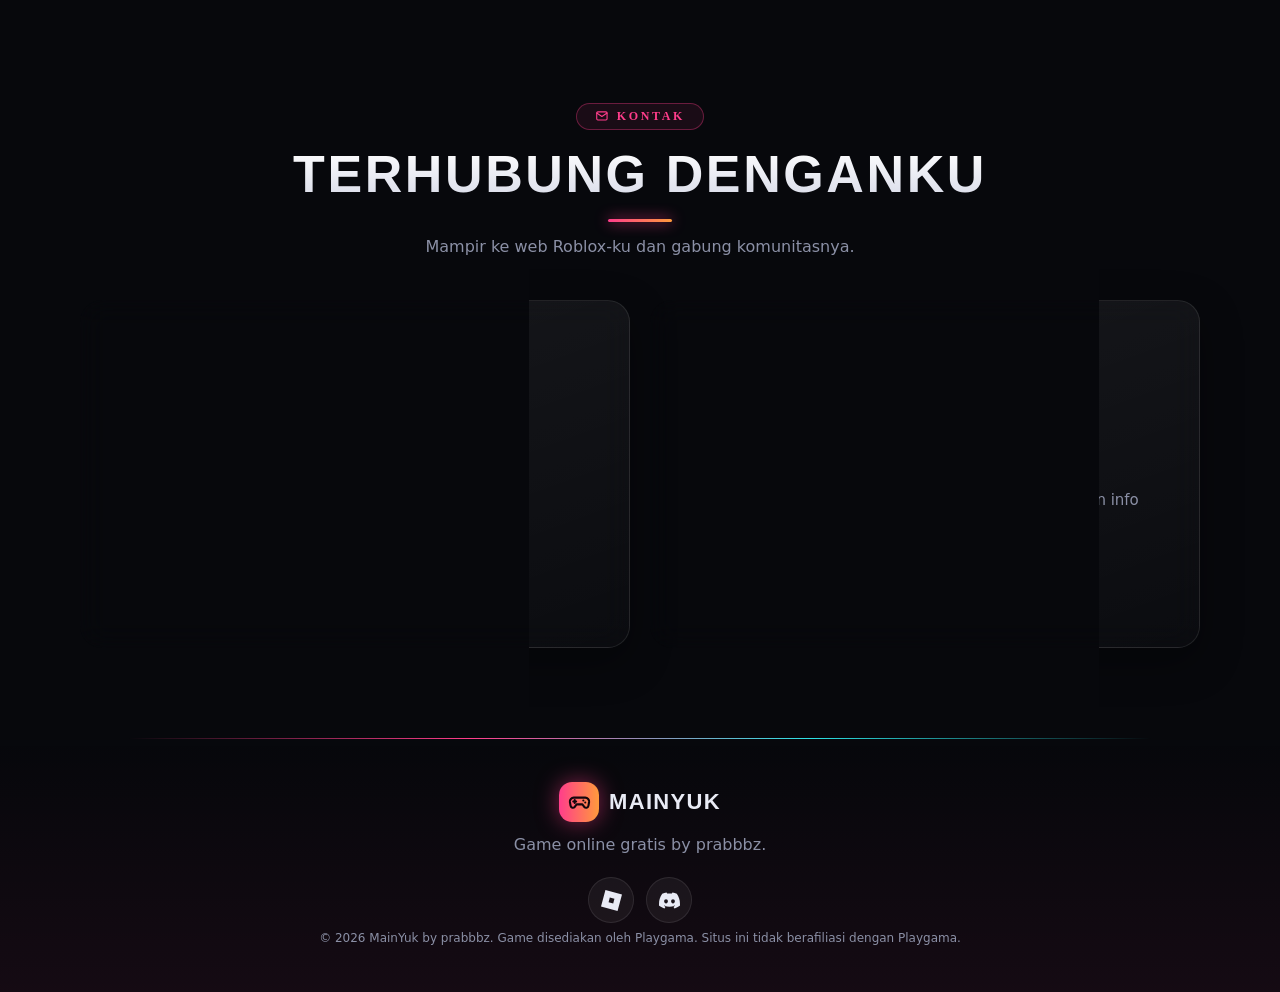
==== commit 9a5bfeff: "Update index.html" ====
--- a/index.html
+++ b/index.html
@@ -1,4 +1,7 @@
-<!DOCTYPE html>
+<link rel="manifest" href="/manifest.json">
+<script>
+  if ('serviceWorker' in navigator) navigator.serviceWorker.register('/sw.js');
+</script>
 <html lang="id">
 <head>
 <meta charset="UTF-8">
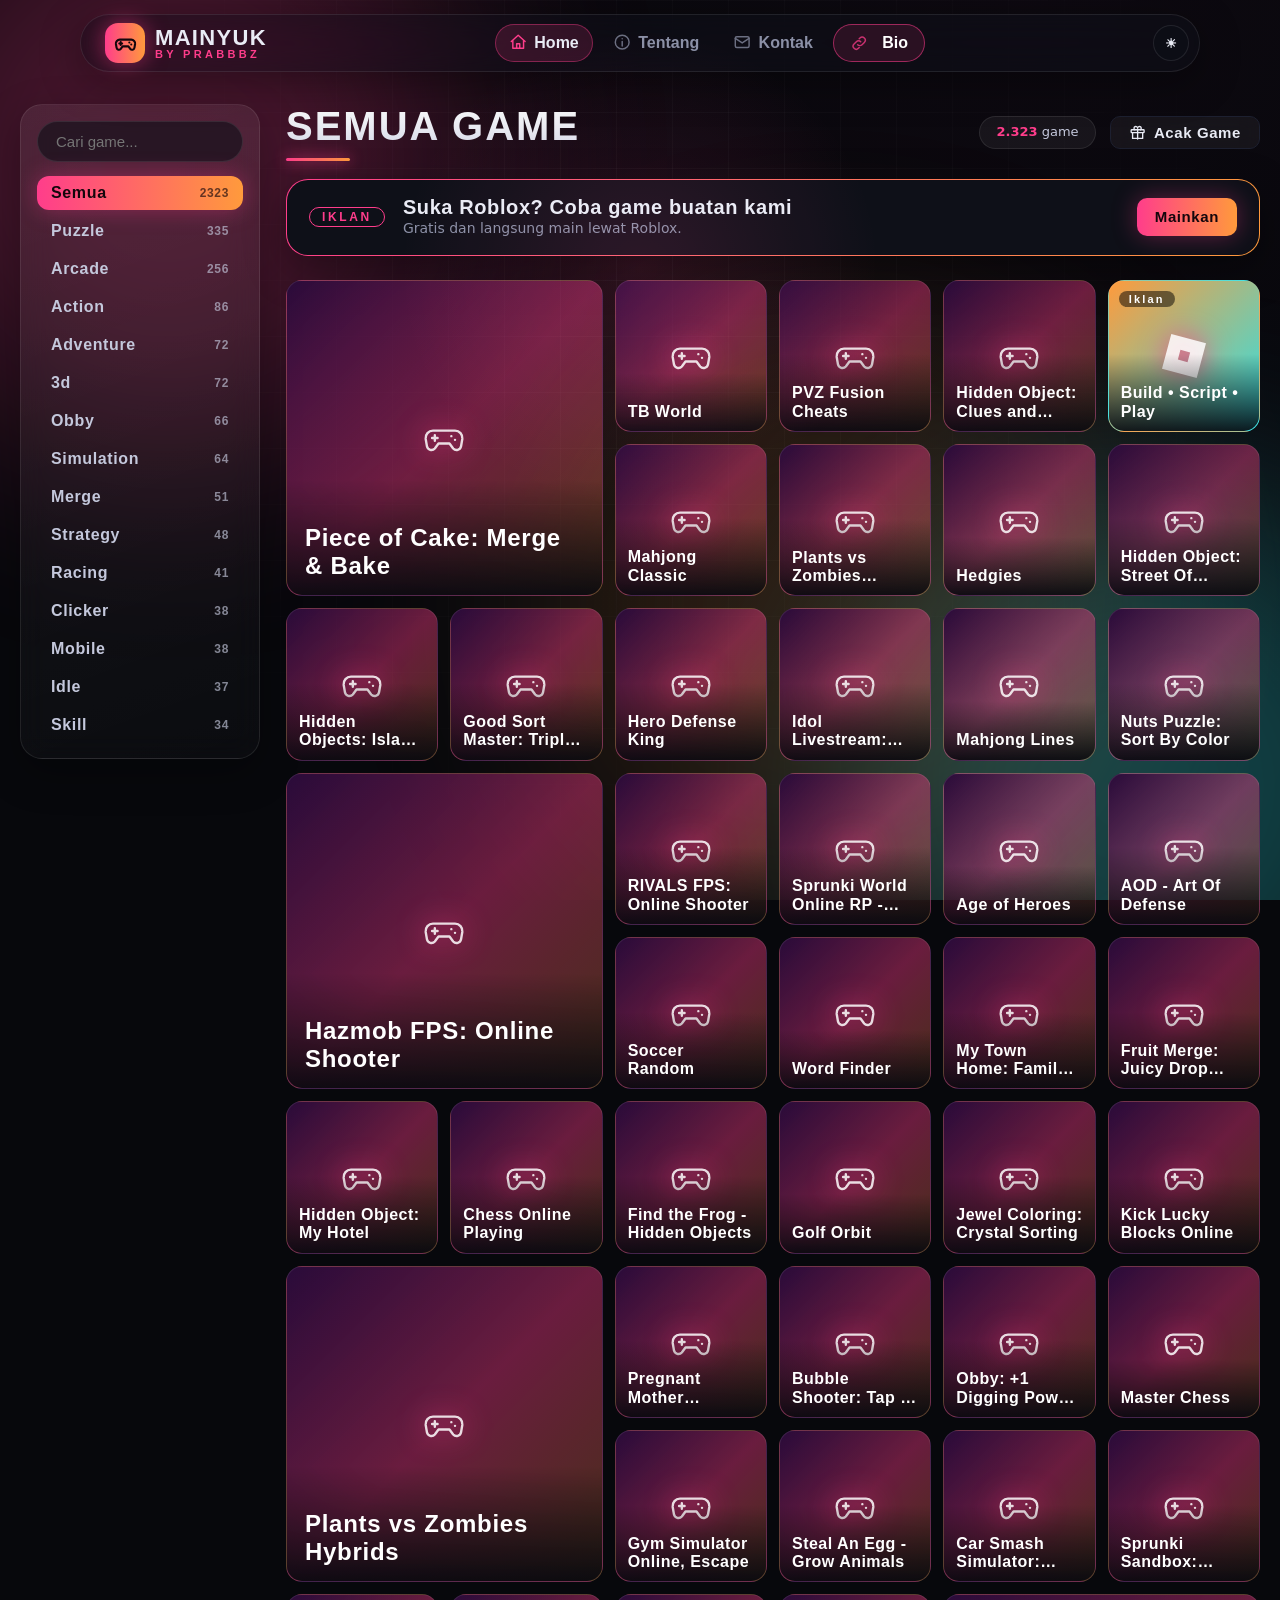
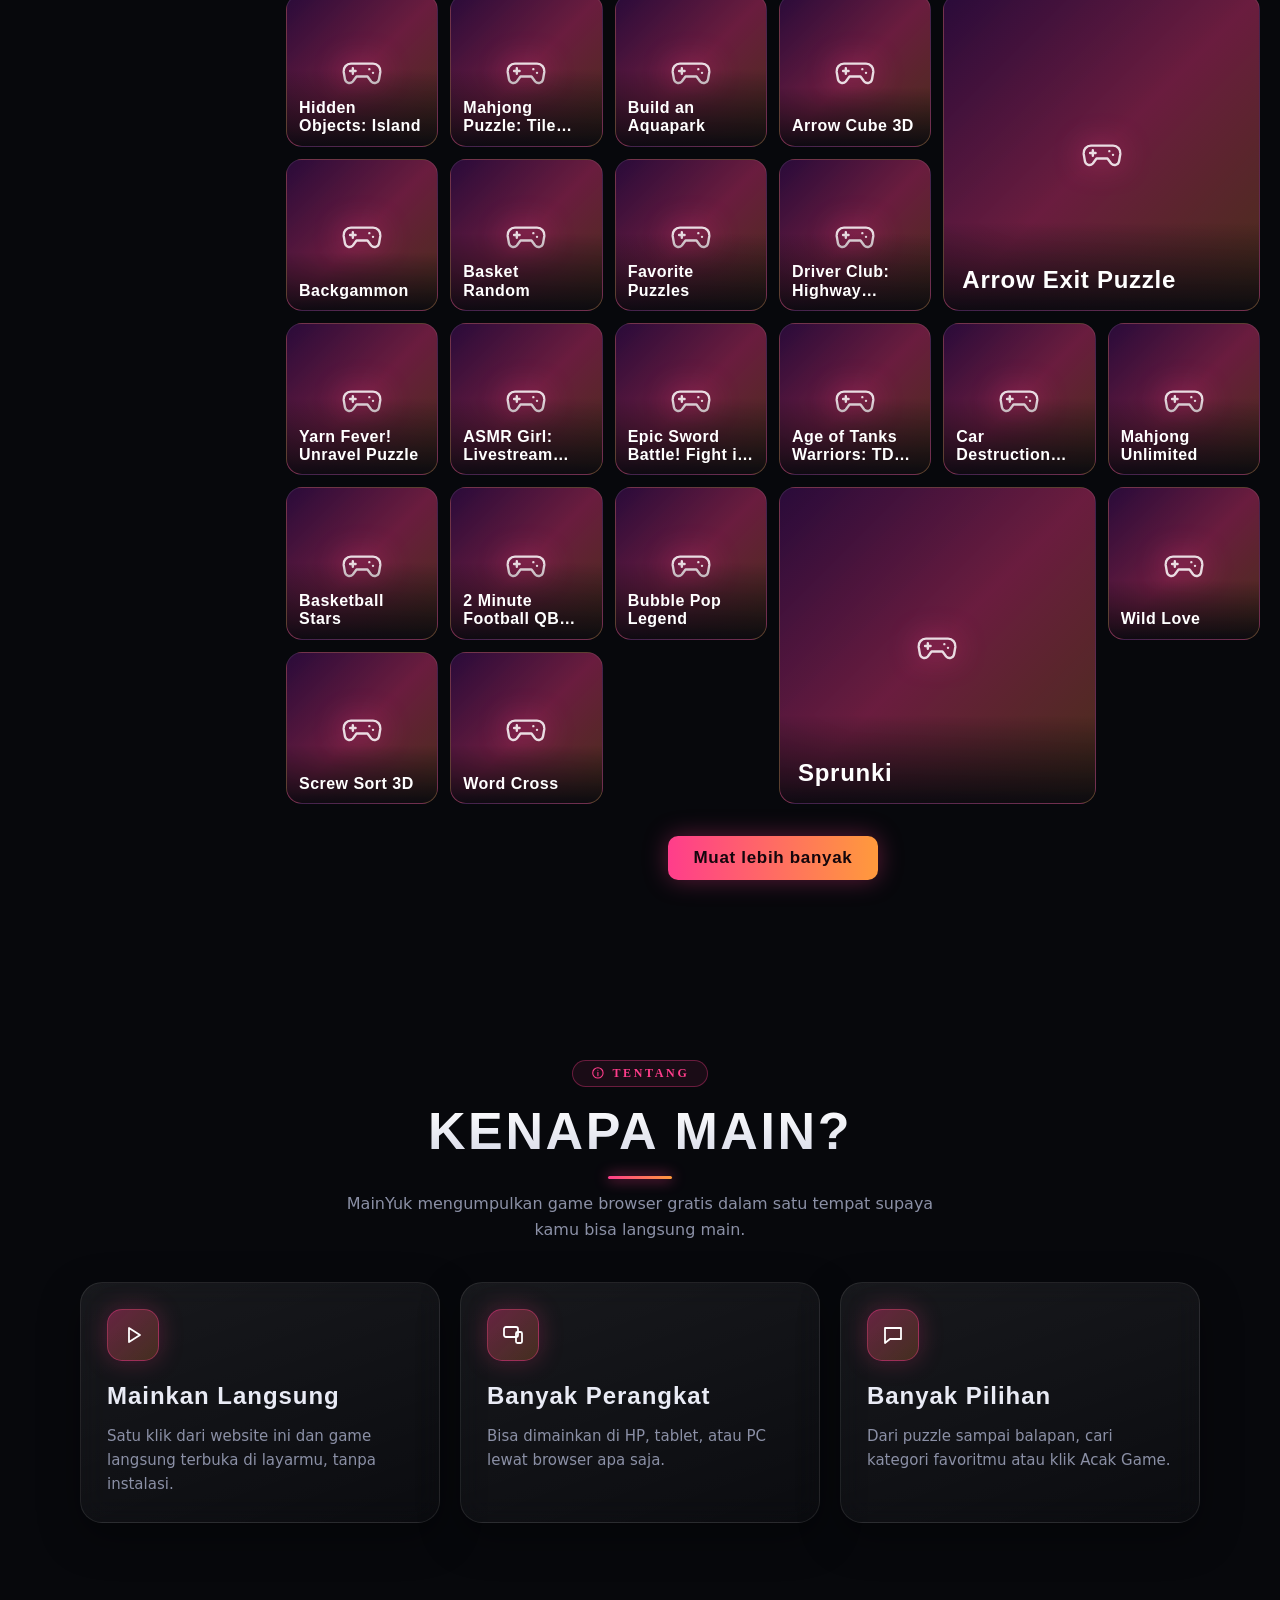
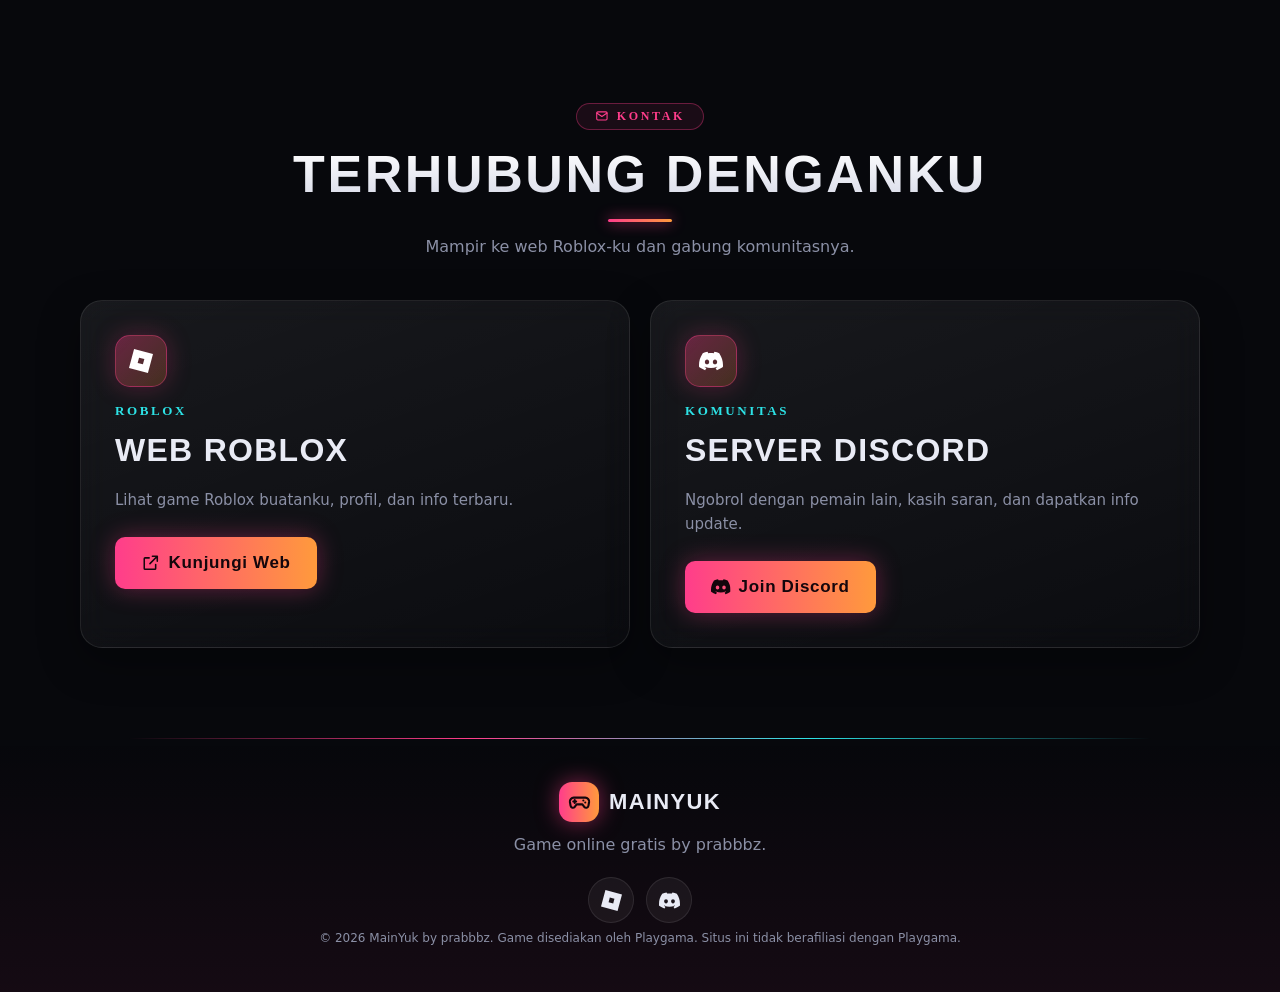
==== commit d803de6a: "Update index.html" ====
--- a/index.html
+++ b/index.html
@@ -1,9 +1,10 @@
-<link rel="manifest" href="/manifest.json">
+
+<html lang="id">
+<head>
+  <link rel="manifest" href="/manifest.json">
 <script>
   if ('serviceWorker' in navigator) navigator.serviceWorker.register('/sw.js');
 </script>
-<html lang="id">
-<head>
 <meta charset="UTF-8">
 <meta name="viewport" content="width=device-width, initial-scale=1">
 <meta name="theme-color" content="#07080c">
